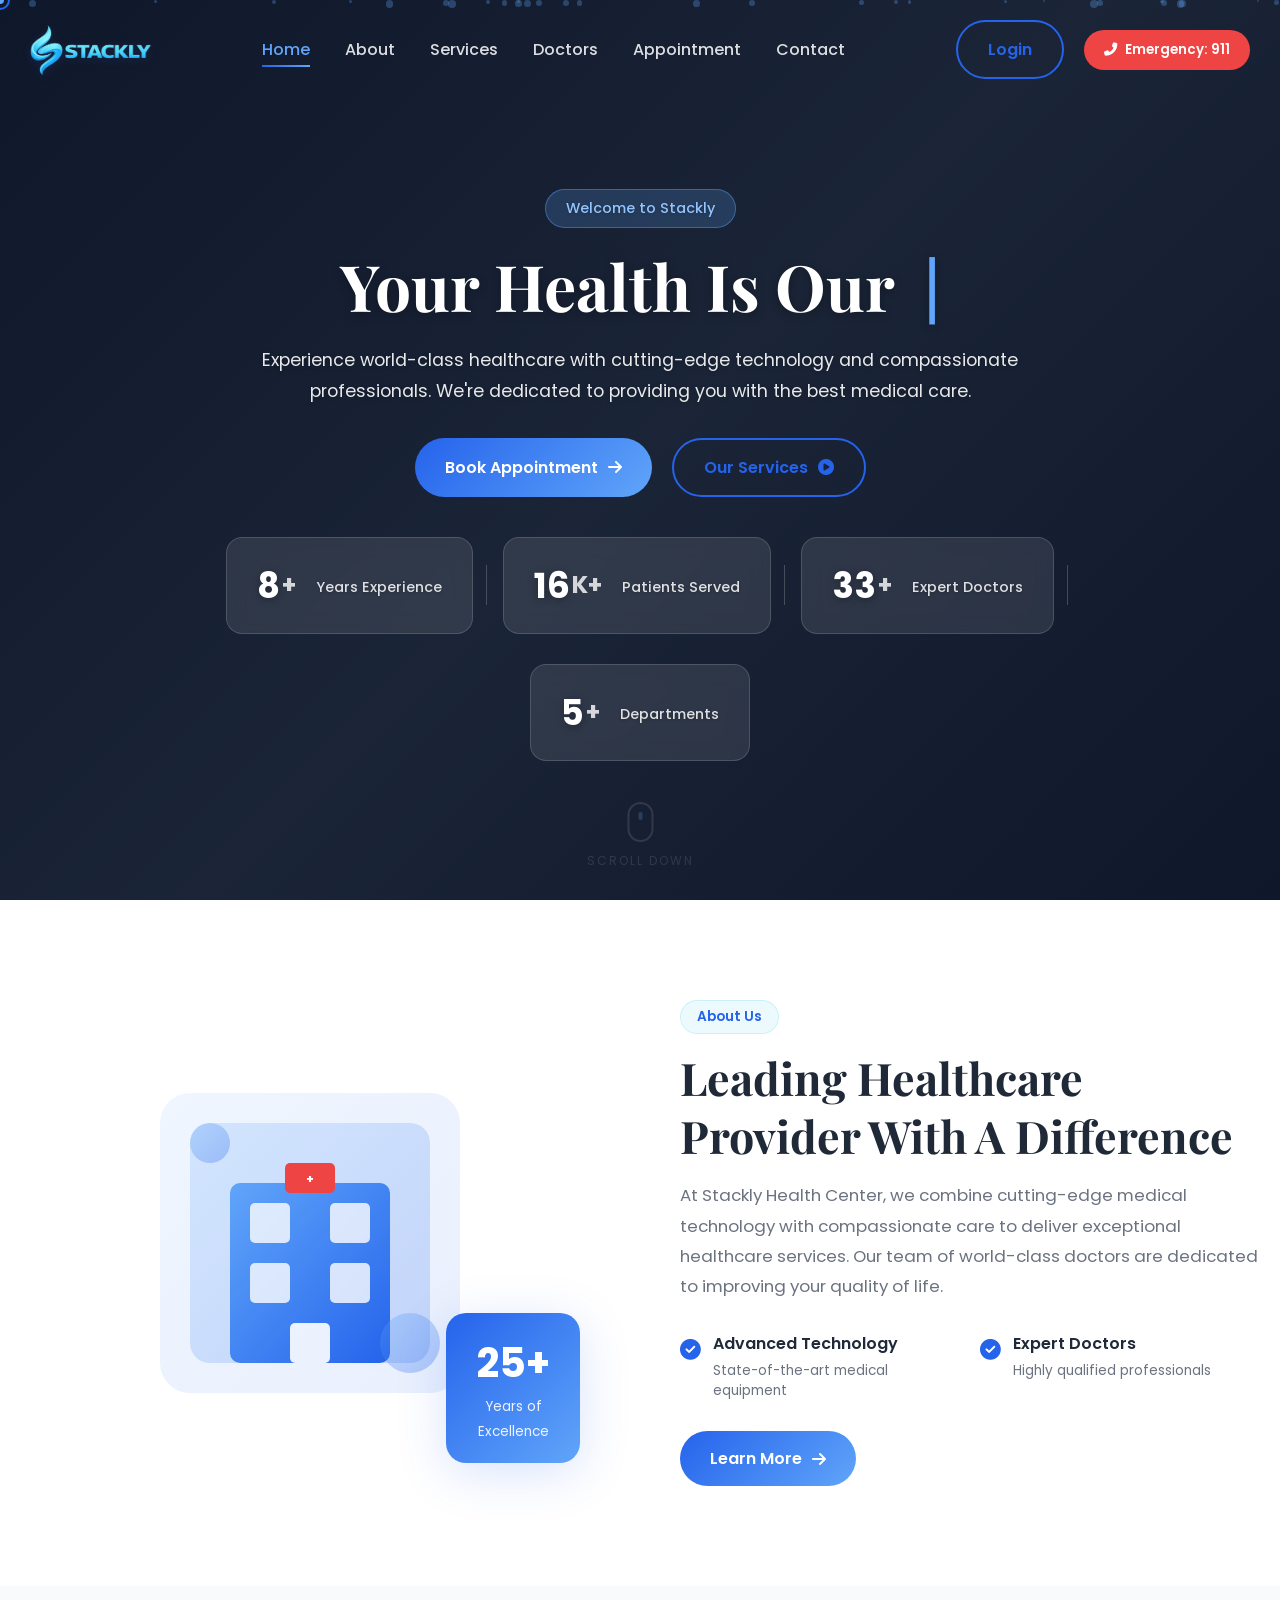
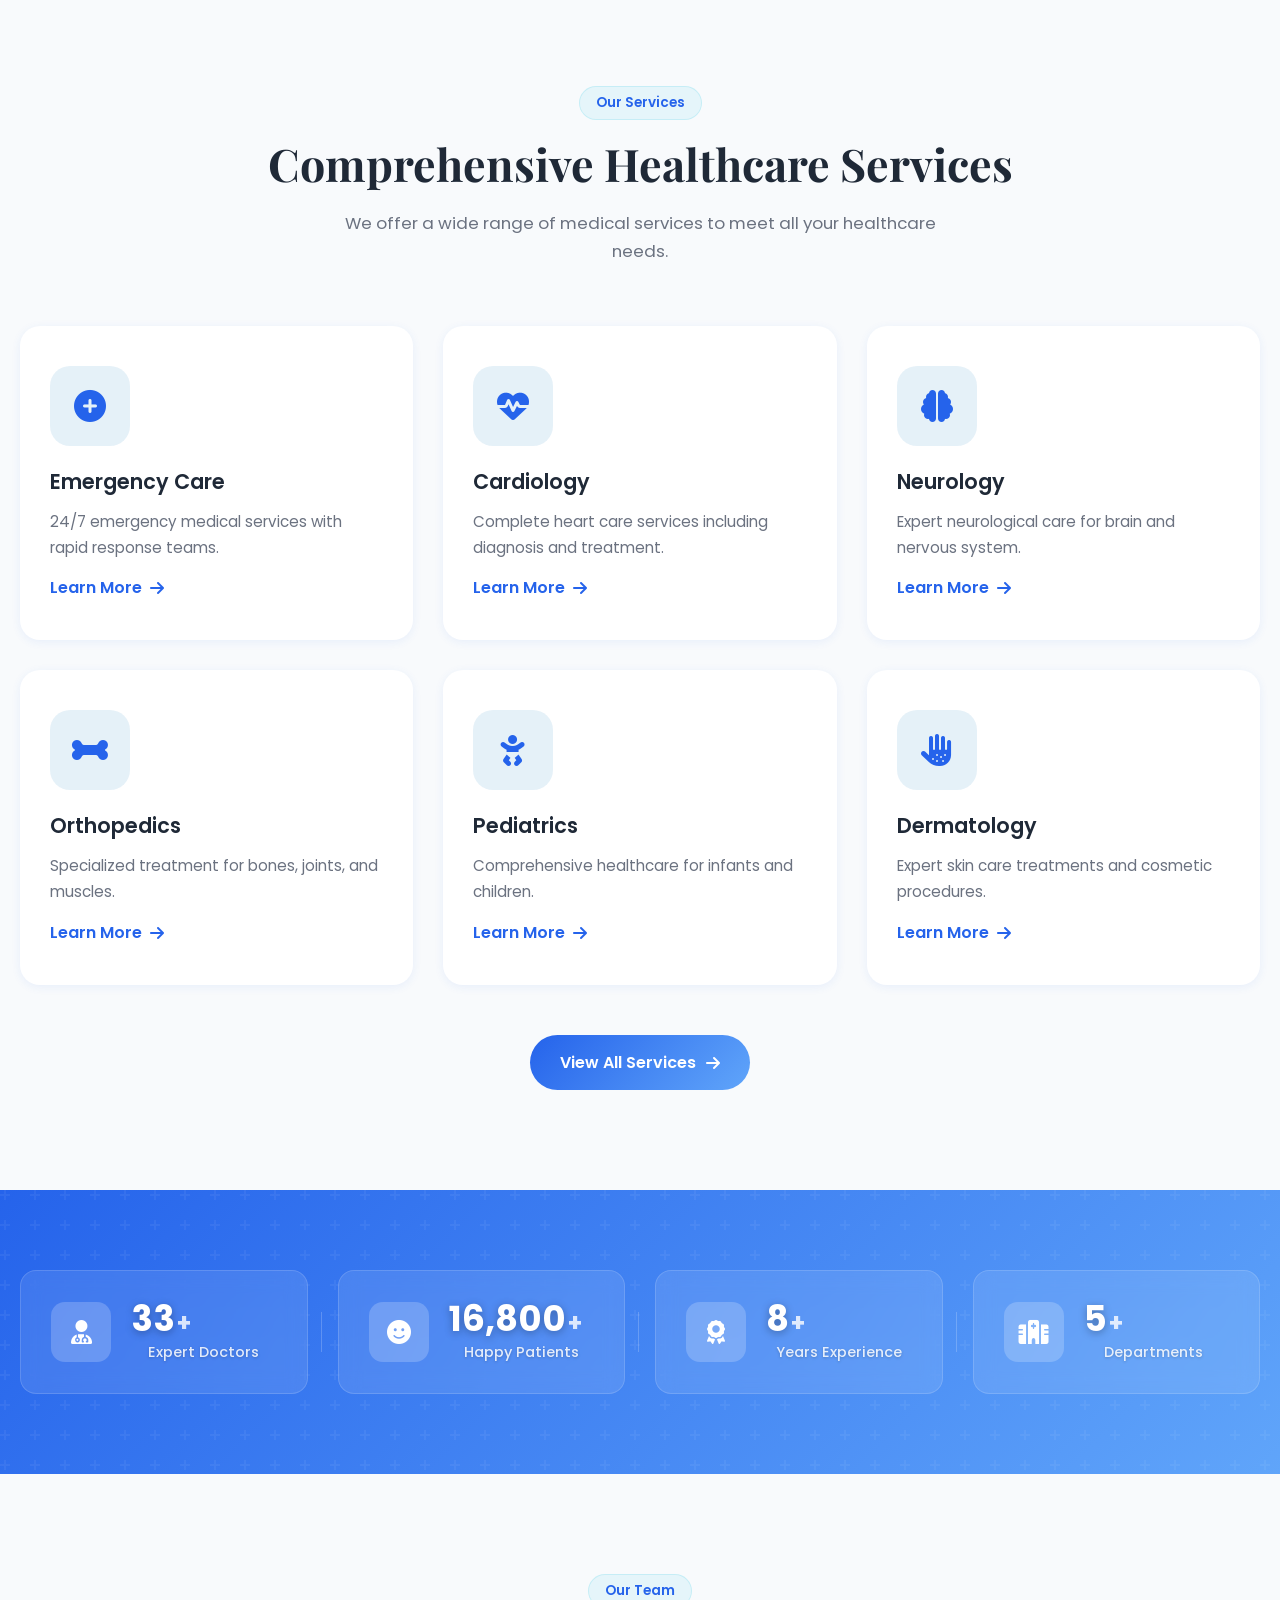
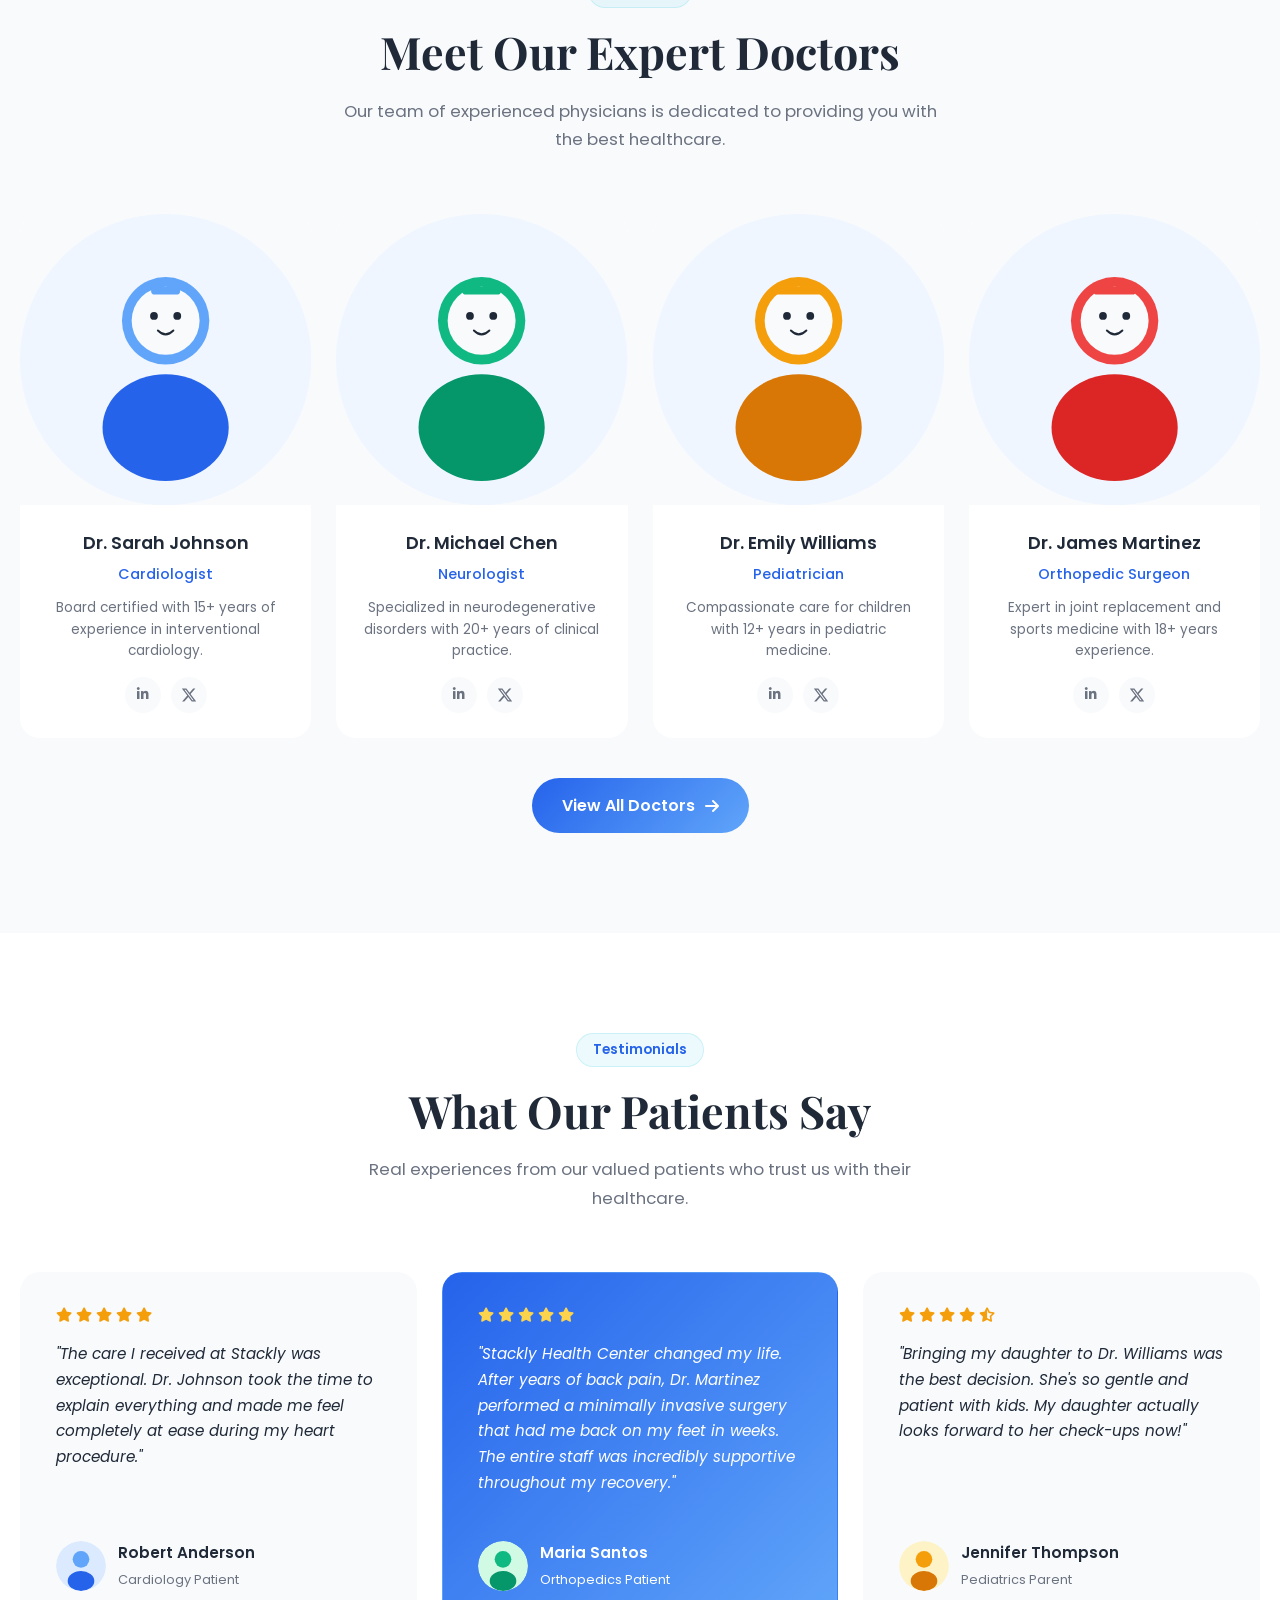
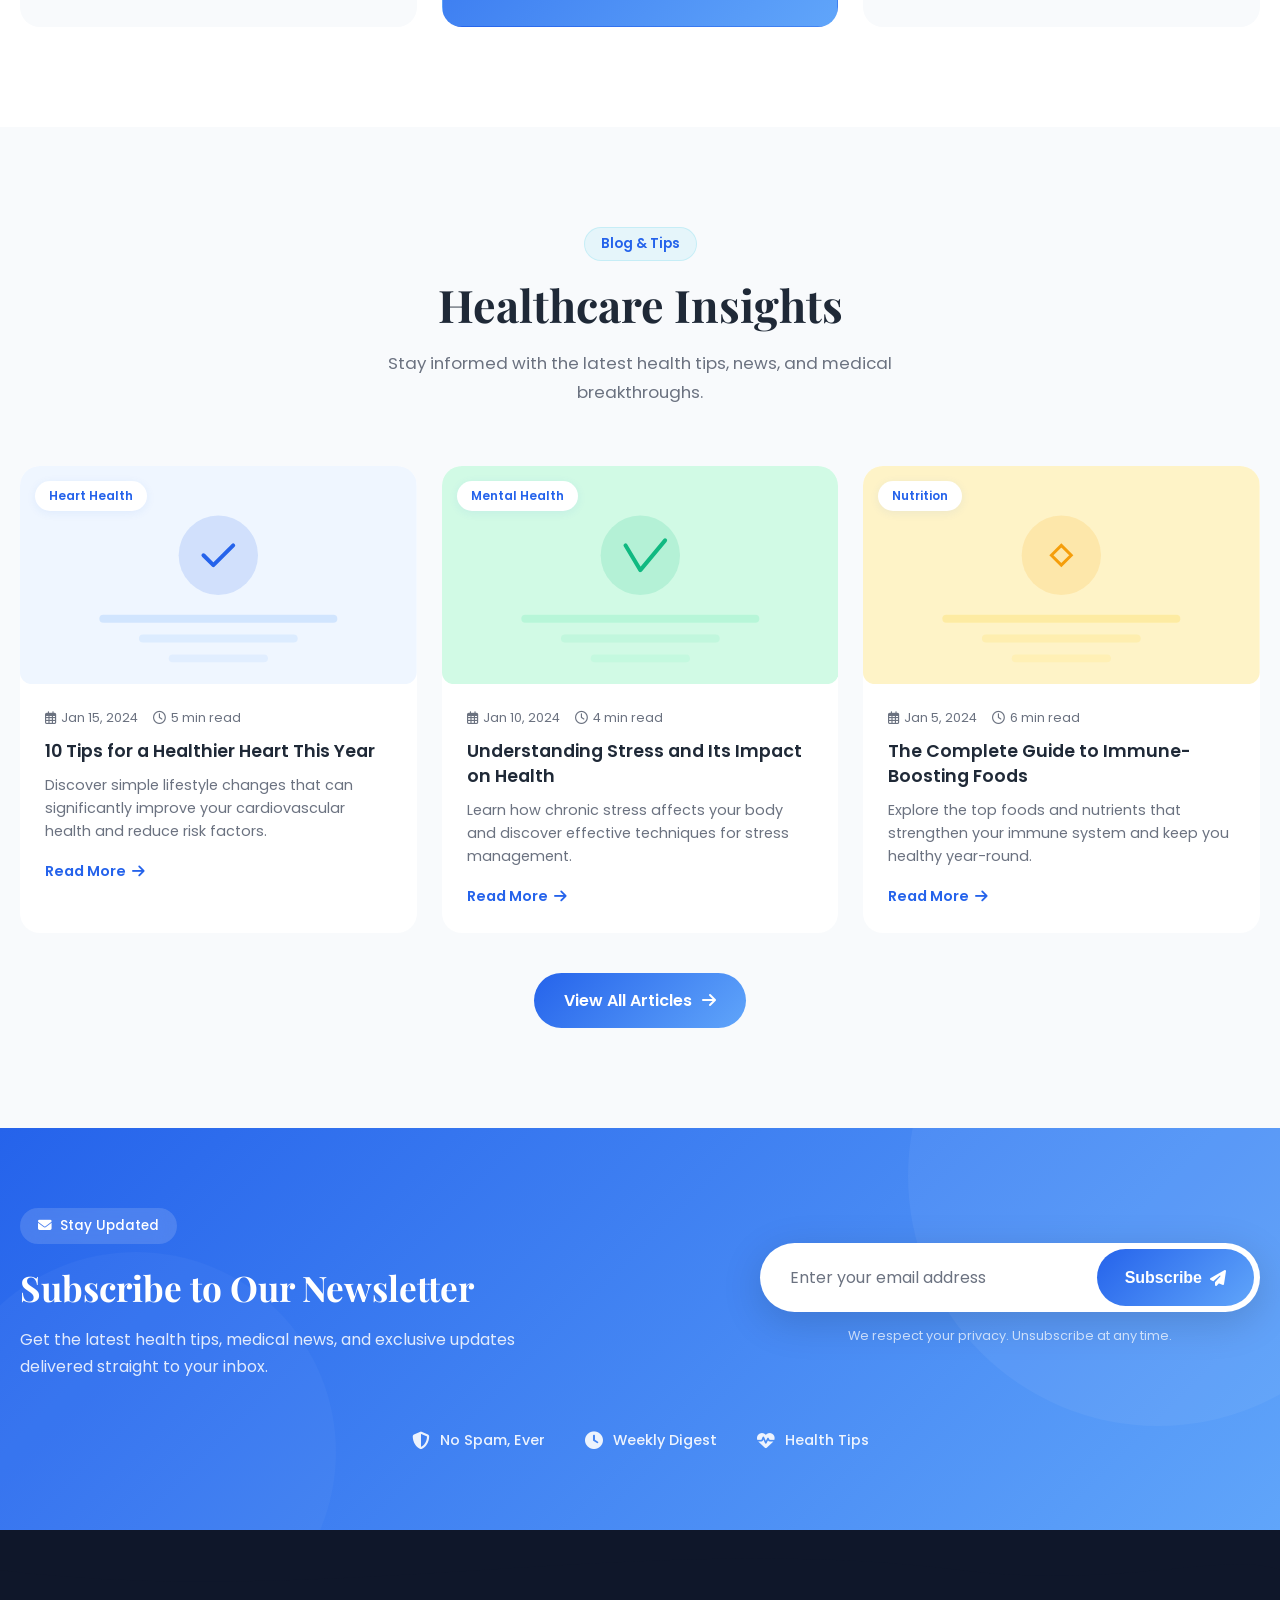
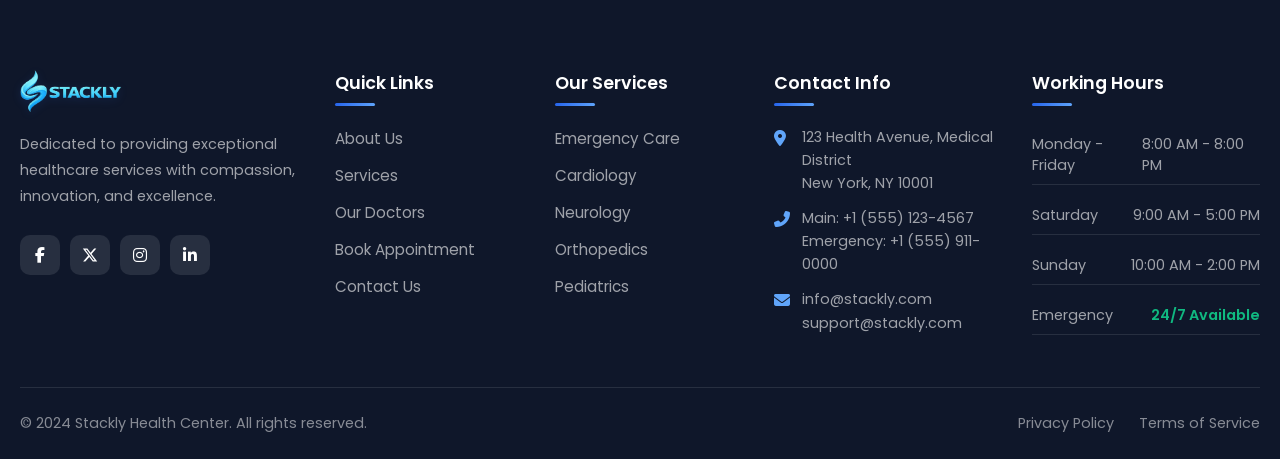
==== index.html @ c1dae461 "Add files via upload" ====
<!DOCTYPE html>
<html lang="en">
<head>
    <meta charset="UTF-8">
    <meta name="viewport" content="width=device-width, initial-scale=1.0">
    <title>Stackly Health Center - Your Health, Our Priority</title>
    <link rel="stylesheet" href="css/main.css">
    <link rel="stylesheet" href="css/home.css">
    <link href="https://fonts.googleapis.com/css2?family=Poppins:wght@300;400;500;600;700;800&family=Playfair+Display:wght@400;500;600;700&display=swap" rel="stylesheet">
    <link rel="stylesheet" href="https://cdnjs.cloudflare.com/ajax/libs/font-awesome/6.4.0/css/all.min.css">
</head>
<body>
    <!-- Cursor -->
    <div class="cursor"></div>
    <div class="cursor-follower"></div>

    <!-- Navigation -->
    <nav class="navbar" id="navbar">
        <div class="nav-container">
            <a href="index.html" class="logo">
                <img src="images/logo.webp" alt="Stackly Health Center" class="logo-image">
            </a>
            <div class="nav-links" id="navLinks">
                <a href="index.html" class="nav-link active">Home</a>
                <a href="pages/about.html" class="nav-link">About</a>
                <a href="pages/services.html" class="nav-link">Services</a>
                <a href="pages/doctors.html" class="nav-link">Doctors</a>
                <a href="pages/appointment.html" class="nav-link">Appointment</a>
                <a href="pages/contact.html" class="nav-link">Contact</a>
                <a href="pages/login.html" class="nav-link nav-login-mobile">Login</a>
            </div>
            <div class="nav-actions">
                <a href="pages/login.html" class="btn btn-outline btn-sm nav-login-desktop">
                    <span>Login</span>
                </a>
                <button class="btn-emergency" id="emergencyBtn">
                    <i class="fas fa-phone-alt"></i>
                    <span>Emergency: 911</span>
                </button>
                <div class="hamburger" id="hamburger">
                    <span></span>
                    <span></span>
                    <span></span>
                </div>
            </div>
        </div>
    </nav>

    <!-- Hero Section -->
    <section class="hero" id="home">
        <div class="hero-video">
            <video autoplay muted loop playsinline preload="auto" poster="images/hero-poster.jpg">
                <source src="hero.mp4" type="video/mp4">
            </video>
        </div>
        <div class="hero-particles" id="particles"></div>
        <div class="hero-content">
            <div class="hero-text">
                <span class="hero-badge" data-aos="fade-up">Welcome to Stackly</span>
                <h1 class="hero-title" data-aos="fade-up" data-aos-delay="100">
                    Your Health Is Our
                    <span class="typed-text" id="typedText"></span>
                    <span class="cursor-blink">|</span>
                </h1>
                <p class="hero-description" data-aos="fade-up" data-aos-delay="200">
                    Experience world-class healthcare with cutting-edge technology and compassionate professionals. 
                    We're dedicated to providing you with the best medical care.
                </p>
                <div class="hero-buttons" data-aos="fade-up" data-aos-delay="300">
                    <a href="pages/appointment.html" class="btn btn-primary">
                        <span>Book Appointment</span>
                        <i class="fas fa-arrow-right"></i>
                    </a>
                    <a href="pages/services.html" class="btn btn-secondary">
                        <span>Our Services</span>
                        <i class="fas fa-play-circle"></i>
                    </a>
                </div>
                <div class="hero-stats" data-aos="fade-up" data-aos-delay="400">
                    <div class="stat-item">
                        <div class="stat-value"><span class="stat-number" data-count="25">0</span><span class="stat-suffix">+</span></div>
                        <span class="stat-label">Years Experience</span>
                    </div>
                    <div class="stat-item">
                        <div class="stat-value"><span class="stat-number" data-count="50">0</span><span class="stat-suffix">K+</span></div>
                        <span class="stat-label">Patients Served</span>
                    </div>
                    <div class="stat-item">
                        <div class="stat-value"><span class="stat-number" data-count="100">0</span><span class="stat-suffix">+</span></div>
                        <span class="stat-label">Expert Doctors</span>
                    </div>
                    <div class="stat-item">
                        <div class="stat-value"><span class="stat-number" data-count="15">0</span><span class="stat-suffix">+</span></div>
                        <span class="stat-label">Departments</span>
                    </div>
                </div>
            </div>

        </div>
        <div class="scroll-indicator">
            <div class="mouse">
                <div class="wheel"></div>
            </div>
            <span>Scroll Down</span>
        </div>
    </section>

    <!-- About Preview Section -->
    <section class="about-preview" id="about">
        <div class="container">
            <div class="about-preview-content">
                <div class="about-preview-image" data-aos="fade-right">
                    <div class="image-container">
                        <svg class="about-svg" viewBox="0 0 400 400">
                            <defs>
                                <linearGradient id="grad2" x1="0%" y1="0%" x2="100%" y2="100%">
                                    <stop offset="0%" style="stop-color:#60A5FA;stop-opacity:1" />
                                    <stop offset="100%" style="stop-color:#2563EB;stop-opacity:1" />
                                </linearGradient>
                            </defs>
                            <rect x="50" y="50" width="300" height="300" rx="30" fill="url(#grad2)" opacity="0.1"/>
                            <rect x="80" y="80" width="240" height="240" rx="20" fill="url(#grad2)" opacity="0.2"/>
                            <rect x="120" y="140" width="160" height="180" rx="10" fill="url(#grad2)"/>
                            <rect x="140" y="160" width="40" height="40" rx="5" fill="#fff" opacity="0.8"/>
                            <rect x="220" y="160" width="40" height="40" rx="5" fill="#fff" opacity="0.8"/>
                            <rect x="140" y="220" width="40" height="40" rx="5" fill="#fff" opacity="0.8"/>
                            <rect x="220" y="220" width="40" height="40" rx="5" fill="#fff" opacity="0.8"/>
                            <rect x="180" y="280" width="40" height="40" rx="5" fill="#fff" opacity="0.9"/>
                            <rect x="175" y="120" width="50" height="30" rx="5" fill="#EF4444"/>
                            <text x="200" y="140" text-anchor="middle" fill="#fff" font-size="12" font-weight="bold">+</text>
                            <circle cx="100" cy="100" r="20" fill="url(#grad2)" opacity="0.3"/>
                            <circle cx="300" cy="300" r="30" fill="url(#grad2)" opacity="0.3"/>
                        </svg>
                        <div class="experience-badge">
                            <span class="years">25+</span>
                            <span class="text">Years of<br>Excellence</span>
                        </div>
                    </div>
                </div>
                <div class="about-preview-text" data-aos="fade-left">
                    <span class="section-badge">About Us</span>
                    <h2 class="section-title">Leading Healthcare Provider With A Difference</h2>
                    <p class="about-description">
                        At Stackly Health Center, we combine cutting-edge medical technology with compassionate care 
                        to deliver exceptional healthcare services. Our team of world-class doctors are dedicated to 
                        improving your quality of life.
                    </p>
                    <div class="about-features">
                        <div class="feature-item">
                            <div class="feature-icon"><i class="fas fa-check-circle"></i></div>
                            <div class="feature-text">
                                <h4>Advanced Technology</h4>
                                <p>State-of-the-art medical equipment</p>
                            </div>
                        </div>
                        <div class="feature-item">
                            <div class="feature-icon"><i class="fas fa-check-circle"></i></div>
                            <div class="feature-text">
                                <h4>Expert Doctors</h4>
                                <p>Highly qualified professionals</p>
                            </div>
                        </div>
                    </div>
                    <a href="pages/about.html" class="btn btn-primary">
                        <span>Learn More</span>
                        <i class="fas fa-arrow-right"></i>
                    </a>
                </div>
            </div>
        </div>
    </section>

    <!-- Services Preview Section -->
    <section class="services-preview" id="services">
        <div class="container">
            <div class="section-header" data-aos="fade-up">
                <span class="section-badge">Our Services</span>
                <h2 class="section-title">Comprehensive Healthcare Services</h2>
                <p class="section-description">We offer a wide range of medical services to meet all your healthcare needs.</p>
            </div>
            <div class="services-grid">
                <div class="service-card" data-aos="fade-up" data-aos-delay="100">
                    <div class="service-icon">
                        <i class="fas fa-plus-circle"></i>
                    </div>
                    <h3>Emergency Care</h3>
                    <p>24/7 emergency medical services with rapid response teams.</p>
                    <a href="pages/services.html" class="service-link">Learn More <i class="fas fa-arrow-right"></i></a>
                </div>
                <div class="service-card" data-aos="fade-up" data-aos-delay="200">
                    <div class="service-icon">
                        <i class="fas fa-heartbeat"></i>
                    </div>
                    <h3>Cardiology</h3>
                    <p>Complete heart care services including diagnosis and treatment.</p>
                    <a href="pages/services.html" class="service-link">Learn More <i class="fas fa-arrow-right"></i></a>
                </div>
                <div class="service-card" data-aos="fade-up" data-aos-delay="300">
                    <div class="service-icon">
                        <i class="fas fa-brain"></i>
                    </div>
                    <h3>Neurology</h3>
                    <p>Expert neurological care for brain and nervous system.</p>
                    <a href="pages/services.html" class="service-link">Learn More <i class="fas fa-arrow-right"></i></a>
                </div>
                <div class="service-card" data-aos="fade-up" data-aos-delay="400">
                    <div class="service-icon">
                        <i class="fas fa-bone"></i>
                    </div>
                    <h3>Orthopedics</h3>
                    <p>Specialized treatment for bones, joints, and muscles.</p>
                    <a href="pages/services.html" class="service-link">Learn More <i class="fas fa-arrow-right"></i></a>
                </div>
                <div class="service-card" data-aos="fade-up" data-aos-delay="500">
                    <div class="service-icon">
                        <i class="fas fa-baby"></i>
                    </div>
                    <h3>Pediatrics</h3>
                    <p>Comprehensive healthcare for infants and children.</p>
                    <a href="pages/services.html" class="service-link">Learn More <i class="fas fa-arrow-right"></i></a>
                </div>
                <div class="service-card" data-aos="fade-up" data-aos-delay="600">
                    <div class="service-icon">
                        <i class="fas fa-allergies"></i>
                    </div>
                    <h3>Dermatology</h3>
                    <p>Expert skin care treatments and cosmetic procedures.</p>
                    <a href="pages/services.html" class="service-link">Learn More <i class="fas fa-arrow-right"></i></a>
                </div>
            </div>
            <div class="services-cta" data-aos="fade-up">
                <a href="pages/services.html" class="btn btn-primary">
                    <span>View All Services</span>
                    <i class="fas fa-arrow-right"></i>
                </a>
            </div>
        </div>
    </section>

    <!-- Statistics Section -->
    <section class="stats-section">
        <div class="container">
            <div class="stats-grid">
                <div class="stat-item" data-aos="fade-up" data-aos-delay="100">
                    <div class="stat-icon">
                        <i class="fas fa-user-md"></i>
                    </div>
                    <div class="stat-content">
                        <span class="stat-number" data-target="100">0</span>
                        <span class="stat-suffix">+</span>
                        <p class="stat-label">Expert Doctors</p>
                    </div>
                </div>
                <div class="stat-item" data-aos="fade-up" data-aos-delay="200">
                    <div class="stat-icon">
                        <i class="fas fa-smile"></i>
                    </div>
                    <div class="stat-content">
                        <span class="stat-number" data-target="50000">0</span>
                        <span class="stat-suffix">+</span>
                        <p class="stat-label">Happy Patients</p>
                    </div>
                </div>
                <div class="stat-item" data-aos="fade-up" data-aos-delay="300">
                    <div class="stat-icon">
                        <i class="fas fa-award"></i>
                    </div>
                    <div class="stat-content">
                        <span class="stat-number" data-target="25">0</span>
                        <span class="stat-suffix">+</span>
                        <p class="stat-label">Years Experience</p>
                    </div>
                </div>
                <div class="stat-item" data-aos="fade-up" data-aos-delay="400">
                    <div class="stat-icon">
                        <i class="fas fa-hospital"></i>
                    </div>
                    <div class="stat-content">
                        <span class="stat-number" data-target="15">0</span>
                        <span class="stat-suffix">+</span>
                        <p class="stat-label">Departments</p>
                    </div>
                </div>
            </div>
        </div>
    </section>

    <!-- Team Preview Section -->
    <section class="team-preview">
        <div class="container">
            <div class="section-header" data-aos="fade-up">
                <span class="section-badge">Our Team</span>
                <h2 class="section-title">Meet Our Expert Doctors</h2>
                <p class="section-description">Our team of experienced physicians is dedicated to providing you with the best healthcare.</p>
            </div>
            <div class="team-grid">
                <div class="team-card" data-aos="fade-up" data-aos-delay="100">
                    <div class="team-card-image">
                        <svg viewBox="0 0 300 300" xmlns="http://www.w3.org/2000/svg">
                            <circle cx="150" cy="150" r="150" fill="#EFF6FF"/>
                            <circle cx="150" cy="110" r="45" fill="#60A5FA"/>
                            <ellipse cx="150" cy="220" rx="65" ry="55" fill="#2563EB"/>
                            <circle cx="150" cy="110" r="35" fill="#F8FAFC"/>
                            <circle cx="138" cy="105" r="4" fill="#1F2937"/>
                            <circle cx="162" cy="105" r="4" fill="#1F2937"/>
                            <path d="M142,120 Q150,128 158,120" stroke="#1F2937" stroke-width="2" fill="none" stroke-linecap="round"/>
                            <rect x="135" y="75" width="30" height="8" rx="4" fill="#60A5FA"/>
                        </svg>
                    </div>
                    <div class="team-card-content">
                        <h4>Dr. Sarah Johnson</h4>
                        <span class="team-specialty">Cardiologist</span>
                        <p>Board certified with 15+ years of experience in interventional cardiology.</p>
                        <div class="team-social">
                            <a href="404.html"><i class="fab fa-linkedin-in"></i></a>
                            <a href="404.html"><svg viewBox="0 0 24 24" width="1em" height="1em" fill="currentColor"><path d="M18.244 2.25h3.308l-7.227 8.26 8.502 11.24H16.17l-5.214-6.817L4.99 21.75H1.68l7.73-8.835L1.254 2.25H8.08l4.713 6.231zm-1.161 17.52h1.833L7.084 4.126H5.117z"/></svg></a>
                        </div>
                    </div>
                </div>
                <div class="team-card" data-aos="fade-up" data-aos-delay="200">
                    <div class="team-card-image">
                        <svg viewBox="0 0 300 300" xmlns="http://www.w3.org/2000/svg">
                            <circle cx="150" cy="150" r="150" fill="#EFF6FF"/>
                            <circle cx="150" cy="110" r="45" fill="#10B981"/>
                            <ellipse cx="150" cy="220" rx="65" ry="55" fill="#059669"/>
                            <circle cx="150" cy="110" r="35" fill="#F8FAFC"/>
                            <circle cx="138" cy="105" r="4" fill="#1F2937"/>
                            <circle cx="162" cy="105" r="4" fill="#1F2937"/>
                            <path d="M142,120 Q150,128 158,120" stroke="#1F2937" stroke-width="2" fill="none" stroke-linecap="round"/>
                            <rect x="130" y="75" width="40" height="8" rx="4" fill="#10B981"/>
                        </svg>
                    </div>
                    <div class="team-card-content">
                        <h4>Dr. Michael Chen</h4>
                        <span class="team-specialty">Neurologist</span>
                        <p>Specialized in neurodegenerative disorders with 20+ years of clinical practice.</p>
                        <div class="team-social">
                            <a href="404.html"><i class="fab fa-linkedin-in"></i></a>
                            <a href="404.html"><svg viewBox="0 0 24 24" width="1em" height="1em" fill="currentColor"><path d="M18.244 2.25h3.308l-7.227 8.26 8.502 11.24H16.17l-5.214-6.817L4.99 21.75H1.68l7.73-8.835L1.254 2.25H8.08l4.713 6.231zm-1.161 17.52h1.833L7.084 4.126H5.117z"/></svg></a>
                        </div>
                    </div>
                </div>
                <div class="team-card" data-aos="fade-up" data-aos-delay="300">
                    <div class="team-card-image">
                        <svg viewBox="0 0 300 300" xmlns="http://www.w3.org/2000/svg">
                            <circle cx="150" cy="150" r="150" fill="#EFF6FF"/>
                            <circle cx="150" cy="110" r="45" fill="#F59E0B"/>
                            <ellipse cx="150" cy="220" rx="65" ry="55" fill="#D97706"/>
                            <circle cx="150" cy="110" r="35" fill="#F8FAFC"/>
                            <circle cx="138" cy="105" r="4" fill="#1F2937"/>
                            <circle cx="162" cy="105" r="4" fill="#1F2937"/>
                            <path d="M142,120 Q150,128 158,120" stroke="#1F2937" stroke-width="2" fill="none" stroke-linecap="round"/>
                            <rect x="125" y="75" width="50" height="8" rx="4" fill="#F59E0B"/>
                        </svg>
                    </div>
                    <div class="team-card-content">
                        <h4>Dr. Emily Williams</h4>
                        <span class="team-specialty">Pediatrician</span>
                        <p>Compassionate care for children with 12+ years in pediatric medicine.</p>
                        <div class="team-social">
                            <a href="404.html"><i class="fab fa-linkedin-in"></i></a>
                            <a href="404.html"><svg viewBox="0 0 24 24" width="1em" height="1em" fill="currentColor"><path d="M18.244 2.25h3.308l-7.227 8.26 8.502 11.24H16.17l-5.214-6.817L4.99 21.75H1.68l7.73-8.835L1.254 2.25H8.08l4.713 6.231zm-1.161 17.52h1.833L7.084 4.126H5.117z"/></svg></a>
                        </div>
                    </div>
                </div>
                <div class="team-card" data-aos="fade-up" data-aos-delay="400">
                    <div class="team-card-image">
                        <svg viewBox="0 0 300 300" xmlns="http://www.w3.org/2000/svg">
                            <circle cx="150" cy="150" r="150" fill="#EFF6FF"/>
                            <circle cx="150" cy="110" r="45" fill="#EF4444"/>
                            <ellipse cx="150" cy="220" rx="65" ry="55" fill="#DC2626"/>
                            <circle cx="150" cy="110" r="35" fill="#F8FAFC"/>
                            <circle cx="138" cy="105" r="4" fill="#1F2937"/>
                            <circle cx="162" cy="105" r="4" fill="#1F2937"/>
                            <path d="M142,120 Q150,128 158,120" stroke="#1F2937" stroke-width="2" fill="none" stroke-linecap="round"/>
                            <rect x="128" y="75" width="44" height="8" rx="4" fill="#EF4444"/>
                        </svg>
                    </div>
                    <div class="team-card-content">
                        <h4>Dr. James Martinez</h4>
                        <span class="team-specialty">Orthopedic Surgeon</span>
                        <p>Expert in joint replacement and sports medicine with 18+ years experience.</p>
                        <div class="team-social">
                            <a href="404.html"><i class="fab fa-linkedin-in"></i></a>
                            <a href="404.html"><svg viewBox="0 0 24 24" width="1em" height="1em" fill="currentColor"><path d="M18.244 2.25h3.308l-7.227 8.26 8.502 11.24H16.17l-5.214-6.817L4.99 21.75H1.68l7.73-8.835L1.254 2.25H8.08l4.713 6.231zm-1.161 17.52h1.833L7.084 4.126H5.117z"/></svg></a>
                        </div>
                    </div>
                </div>
            </div>
            <div class="team-cta" data-aos="fade-up">
                <a href="pages/doctors.html" class="btn btn-primary">
                    <span>View All Doctors</span>
                    <i class="fas fa-arrow-right"></i>
                </a>
            </div>
        </div>
    </section>

    <!-- Testimonials Section -->
    <section class="testimonials-section">
        <div class="container">
            <div class="section-header" data-aos="fade-up">
                <span class="section-badge">Testimonials</span>
                <h2 class="section-title">What Our Patients Say</h2>
                <p class="section-description">Real experiences from our valued patients who trust us with their healthcare.</p>
            </div>
            <div class="testimonials-grid">
                <div class="testimonial-card" data-aos="fade-up" data-aos-delay="100">
                    <div class="testimonial-rating">
                        <i class="fas fa-star"></i>
                        <i class="fas fa-star"></i>
                        <i class="fas fa-star"></i>
                        <i class="fas fa-star"></i>
                        <i class="fas fa-star"></i>
                    </div>
                    <p class="testimonial-text">"The care I received at Stackly was exceptional. Dr. Johnson took the time to explain everything and made me feel completely at ease during my heart procedure."</p>
                    <div class="testimonial-author">
                        <div class="testimonial-avatar">
                            <svg viewBox="0 0 60 60" xmlns="http://www.w3.org/2000/svg">
                                <circle cx="30" cy="30" r="30" fill="#DBEAFE"/>
                                <circle cx="30" cy="22" r="10" fill="#60A5FA"/>
                                <ellipse cx="30" cy="48" rx="16" ry="12" fill="#2563EB"/>
                            </svg>
                        </div>
                        <div class="testimonial-info">
                            <h5>Robert Anderson</h5>
                            <span>Cardiology Patient</span>
                        </div>
                    </div>
                </div>
                <div class="testimonial-card featured" data-aos="fade-up" data-aos-delay="200">
                    <div class="testimonial-rating">
                        <i class="fas fa-star"></i>
                        <i class="fas fa-star"></i>
                        <i class="fas fa-star"></i>
                        <i class="fas fa-star"></i>
                        <i class="fas fa-star"></i>
                    </div>
                    <p class="testimonial-text">"Stackly Health Center changed my life. After years of back pain, Dr. Martinez performed a minimally invasive surgery that had me back on my feet in weeks. The entire staff was incredibly supportive throughout my recovery."</p>
                    <div class="testimonial-author">
                        <div class="testimonial-avatar">
                            <svg viewBox="0 0 60 60" xmlns="http://www.w3.org/2000/svg">
                                <circle cx="30" cy="30" r="30" fill="#D1FAE5"/>
                                <circle cx="30" cy="22" r="10" fill="#10B981"/>
                                <ellipse cx="30" cy="48" rx="16" ry="12" fill="#059669"/>
                            </svg>
                        </div>
                        <div class="testimonial-info">
                            <h5>Maria Santos</h5>
                            <span>Orthopedics Patient</span>
                        </div>
                    </div>
                </div>
                <div class="testimonial-card" data-aos="fade-up" data-aos-delay="300">
                    <div class="testimonial-rating">
                        <i class="fas fa-star"></i>
                        <i class="fas fa-star"></i>
                        <i class="fas fa-star"></i>
                        <i class="fas fa-star"></i>
                        <i class="fas fa-star-half-alt"></i>
                    </div>
                    <p class="testimonial-text">"Bringing my daughter to Dr. Williams was the best decision. She's so gentle and patient with kids. My daughter actually looks forward to her check-ups now!"</p>
                    <div class="testimonial-author">
                        <div class="testimonial-avatar">
                            <svg viewBox="0 0 60 60" xmlns="http://www.w3.org/2000/svg">
                                <circle cx="30" cy="30" r="30" fill="#FEF3C7"/>
                                <circle cx="30" cy="22" r="10" fill="#F59E0B"/>
                                <ellipse cx="30" cy="48" rx="16" ry="12" fill="#D97706"/>
                            </svg>
                        </div>
                        <div class="testimonial-info">
                            <h5>Jennifer Thompson</h5>
                            <span>Pediatrics Parent</span>
                        </div>
                    </div>
                </div>
            </div>
        </div>
    </section>

    <!-- Blog / Health Tips Section -->
    <section class="blog-section">
        <div class="container">
            <div class="section-header" data-aos="fade-up">
                <span class="section-badge">Blog & Tips</span>
                <h2 class="section-title">Healthcare Insights</h2>
                <p class="section-description">Stay informed with the latest health tips, news, and medical breakthroughs.</p>
            </div>
            <div class="blog-grid">
                <div class="blog-card" data-aos="fade-up" data-aos-delay="100">
                    <div class="blog-image">
                        <svg viewBox="0 0 400 220" xmlns="http://www.w3.org/2000/svg">
                            <rect width="400" height="220" fill="#EFF6FF" rx="12"/>
                            <circle cx="200" cy="90" r="40" fill="#2563EB" opacity="0.15"/>
                            <path d="M185,90 L195,100 L215,80" stroke="#2563EB" stroke-width="4" fill="none" stroke-linecap="round" stroke-linejoin="round"/>
                            <rect x="80" y="150" width="240" height="8" rx="4" fill="#BFDBFE" opacity="0.6"/>
                            <rect x="120" y="170" width="160" height="8" rx="4" fill="#BFDBFE" opacity="0.4"/>
                            <rect x="150" y="190" width="100" height="8" rx="4" fill="#BFDBFE" opacity="0.3"/>
                        </svg>
                        <span class="blog-category">Heart Health</span>
                    </div>
                    <div class="blog-content">
                        <div class="blog-meta">
                            <span><i class="far fa-calendar-alt"></i> Jan 15, 2024</span>
                            <span><i class="far fa-clock"></i> 5 min read</span>
                        </div>
                        <h4>10 Tips for a Healthier Heart This Year</h4>
                        <p>Discover simple lifestyle changes that can significantly improve your cardiovascular health and reduce risk factors.</p>
                        <a href="#" class="blog-link">Read More <i class="fas fa-arrow-right"></i></a>
                    </div>
                </div>
                <div class="blog-card" data-aos="fade-up" data-aos-delay="200">
                    <div class="blog-image">
                        <svg viewBox="0 0 400 220" xmlns="http://www.w3.org/2000/svg">
                            <rect width="400" height="220" fill="#D1FAE5" rx="12"/>
                            <circle cx="200" cy="90" r="40" fill="#10B981" opacity="0.15"/>
                            <path d="M185,80 L200,105 L225,75" stroke="#10B981" stroke-width="4" fill="none" stroke-linecap="round" stroke-linejoin="round"/>
                            <rect x="80" y="150" width="240" height="8" rx="4" fill="#A7F3D0" opacity="0.6"/>
                            <rect x="120" y="170" width="160" height="8" rx="4" fill="#A7F3D0" opacity="0.4"/>
                            <rect x="150" y="190" width="100" height="8" rx="4" fill="#A7F3D0" opacity="0.3"/>
                        </svg>
                        <span class="blog-category">Mental Health</span>
                    </div>
                    <div class="blog-content">
                        <div class="blog-meta">
                            <span><i class="far fa-calendar-alt"></i> Jan 10, 2024</span>
                            <span><i class="far fa-clock"></i> 4 min read</span>
                        </div>
                        <h4>Understanding Stress and Its Impact on Health</h4>
                        <p>Learn how chronic stress affects your body and discover effective techniques for stress management.</p>
                        <a href="#" class="blog-link">Read More <i class="fas fa-arrow-right"></i></a>
                    </div>
                </div>
                <div class="blog-card" data-aos="fade-up" data-aos-delay="300">
                    <div class="blog-image">
                        <svg viewBox="0 0 400 220" xmlns="http://www.w3.org/2000/svg">
                            <rect width="400" height="220" fill="#FEF3C7" rx="12"/>
                            <circle cx="200" cy="90" r="40" fill="#F59E0B" opacity="0.15"/>
                            <path d="M190,90 L200,80 L210,90 L200,100 Z" stroke="#F59E0B" stroke-width="3" fill="none"/>
                            <rect x="80" y="150" width="240" height="8" rx="4" fill="#FDE68A" opacity="0.6"/>
                            <rect x="120" y="170" width="160" height="8" rx="4" fill="#FDE68A" opacity="0.4"/>
                            <rect x="150" y="190" width="100" height="8" rx="4" fill="#FDE68A" opacity="0.3"/>
                        </svg>
                        <span class="blog-category">Nutrition</span>
                    </div>
                    <div class="blog-content">
                        <div class="blog-meta">
                            <span><i class="far fa-calendar-alt"></i> Jan 5, 2024</span>
                            <span><i class="far fa-clock"></i> 6 min read</span>
                        </div>
                        <h4>The Complete Guide to Immune-Boosting Foods</h4>
                        <p>Explore the top foods and nutrients that strengthen your immune system and keep you healthy year-round.</p>
                        <a href="#" class="blog-link">Read More <i class="fas fa-arrow-right"></i></a>
                    </div>
                </div>
            </div>
            <div class="blog-cta" data-aos="fade-up">
                <a href="#" class="btn btn-primary">
                    <span>View All Articles</span>
                    <i class="fas fa-arrow-right"></i>
                </a>
            </div>
        </div>
    </section>

    <!-- Newsletter Section -->
    <section class="newsletter-section">
        <div class="container">
            <div class="newsletter-content" data-aos="fade-up">
                <div class="newsletter-text">
                    <span class="newsletter-badge"><i class="fas fa-envelope"></i> Stay Updated</span>
                    <h2>Subscribe to Our Newsletter</h2>
                    <p>Get the latest health tips, medical news, and exclusive updates delivered straight to your inbox.</p>
                </div>
                <form class="newsletter-form" id="newsletterForm">
                    <div class="newsletter-input-group">
                        <input type="email" placeholder="Enter your email address" required>
                        <button type="submit" class="btn btn-primary">
                            <span>Subscribe</span>
                            <i class="fas fa-paper-plane"></i>
                        </button>
                    </div>
                    <p class="newsletter-disclaimer">We respect your privacy. Unsubscribe at any time.</p>
                </form>
            </div>
            <div class="newsletter-features" data-aos="fade-up" data-aos-delay="100">
                <div class="newsletter-feature">
                    <i class="fas fa-shield-alt"></i>
                    <span>No Spam, Ever</span>
                </div>
                <div class="newsletter-feature">
                    <i class="fas fa-clock"></i>
                    <span>Weekly Digest</span>
                </div>
                <div class="newsletter-feature">
                    <i class="fas fa-heartbeat"></i>
                    <span>Health Tips</span>
                </div>
            </div>
        </div>
    </section>

    <!-- Footer -->
    <footer class="footer">
        <div class="footer-wave">
            <svg viewBox="0 0 1440 120" preserveAspectRatio="none">
                <path d="M0,60 C360,120 720,0 1080,60 C1260,90 1380,30 1440,60 L1440,120 L0,120 Z" fill="#0F172A"/>
            </svg>
        </div>
        <div class="container">
            <div class="footer-content">
                <div class="footer-brand">
                    <a href="index.html" class="footer-logo">
                        <img src="images/logo.webp" alt="Stackly Health Center" class="logo-image">
                    </a>
                    <p class="footer-description">
                        Dedicated to providing exceptional healthcare services with compassion, 
                        innovation, and excellence.
                    </p>
                    <div class="social-links">
                        <a href="404.html" class="social-link"><i class="fab fa-facebook-f"></i></a>
                        <a href="404.html" class="social-link"><svg viewBox="0 0 24 24" width="1em" height="1em" fill="currentColor"><path d="M18.244 2.25h3.308l-7.227 8.26 8.502 11.24H16.17l-5.214-6.817L4.99 21.75H1.68l7.73-8.835L1.254 2.25H8.08l4.713 6.231zm-1.161 17.52h1.833L7.084 4.126H5.117z"/></svg></a>
                        <a href="404.html" class="social-link"><i class="fab fa-instagram"></i></a>
                        <a href="404.html" class="social-link"><i class="fab fa-linkedin-in"></i></a>
                    </div>
                </div>
                <div class="footer-links">
                    <div class="footer-column">
                        <h4>Quick Links</h4>
                        <ul>
                            <li><a href="pages/about.html">About Us</a></li>
                            <li><a href="pages/services.html">Services</a></li>
                            <li><a href="pages/doctors.html">Our Doctors</a></li>
                            <li><a href="pages/appointment.html">Book Appointment</a></li>
                            <li><a href="pages/contact.html">Contact Us</a></li>
                        </ul>
                    </div>
                    <div class="footer-column">
                        <h4>Our Services</h4>
                        <ul>
                            <li><a href="pages/services.html">Emergency Care</a></li>
                            <li><a href="pages/services.html">Cardiology</a></li>
                            <li><a href="pages/services.html">Neurology</a></li>
                            <li><a href="pages/services.html">Orthopedics</a></li>
                            <li><a href="pages/services.html">Pediatrics</a></li>
                        </ul>
                    </div>
                    <div class="footer-column">
                        <h4>Contact Info</h4>
                        <ul class="footer-contact">
                            <li>
                                <i class="fas fa-map-marker-alt"></i>
                                <span>123 Health Avenue, Medical District<br>New York, NY 10001</span>
                            </li>
                            <li>
                                <i class="fas fa-phone-alt"></i>
                                <span>Main: +1 (555) 123-4567<br>Emergency: +1 (555) 911-0000</span>
                            </li>
                            <li>
                                <i class="fas fa-envelope"></i>
                                <span>info@stackly.com<br>support@stackly.com</span>
                            </li>
                        </ul>
                    </div>
                    <div class="footer-column">
                        <h4>Working Hours</h4>
                        <ul class="working-hours">
                            <li><span>Monday - Friday</span><span>8:00 AM - 8:00 PM</span></li>
                            <li><span>Saturday</span><span>9:00 AM - 5:00 PM</span></li>
                            <li><span>Sunday</span><span>10:00 AM - 2:00 PM</span></li>
                            <li><span>Emergency</span><span class="emergency-badge">24/7 Available</span></li>
                        </ul>
                    </div>
                </div>
            </div>
            <div class="footer-bottom">
                <p>&copy; 2024 Stackly Health Center. All rights reserved.</p>
                <div class="footer-bottom-links">
                    <a href="#">Privacy Policy</a>
                    <a href="#">Terms of Service</a>
                </div>
            </div>
        </div>
    </footer>

    <!-- Back to Top Button -->
    <button class="back-to-top" id="backToTop">
        <i class="fas fa-arrow-up"></i>
    </button>

    <script src="js/main.js"></script>
    <script src="js/home.js"></script>
</body>
</html>
---- css/main.css ----
/* ============================================
   CSS Variables & Global Styles
   ============================================ */
:root {
    --primary: #2563EB;
    --primary-light: #60A5FA;
    --primary-dark: #1D4ED8;
    --accent: #60A5FA;
    --accent-light: #93C5FD;
    --bg-light: #F8FAFC;
    --bg-dark: #0F172A;
    --text-dark: #1F2937;
    --text-light: #6B7280;
    --white: #FFFFFF;
    --danger: #EF4444;
    --success: #10B981;
    --gradient-primary: linear-gradient(135deg, #2563EB 0%, #60A5FA 100%);
    --gradient-secondary: linear-gradient(135deg, #60A5FA 0%, #2563EB 100%);
    --gradient-dark: linear-gradient(135deg, #0F172A 0%, #1E293B 100%);
    --shadow-sm: 0 2px 10px rgba(37, 99, 235, 0.08);
    --shadow-md: 0 5px 30px rgba(37, 99, 235, 0.12);
    --shadow-lg: 0 10px 50px rgba(37, 99, 235, 0.18);
    --transition: all 0.3s cubic-bezier(0.4, 0, 0.2, 1);
    --transition-slow: all 0.6s cubic-bezier(0.4, 0, 0.2, 1);
}

* {
    margin: 0;
    padding: 0;
    box-sizing: border-box;
}

html {
    scroll-behavior: smooth;
    overflow-x: hidden;
}

body {
    font-family: 'Poppins', sans-serif;
    color: var(--text-dark);
    background-color: var(--white);
    overflow-x: hidden;
}

a {
    text-decoration: none;
    color: inherit;
}

ul {
    list-style: none;
}

img {
    max-width: 100%;
    height: auto;
}

.container {
    max-width: 1400px;
    margin: 0 auto;
    padding: 0 20px;
}

/* ============================================
   Custom Cursor
   ============================================ */
.cursor {
    width: 20px;
    height: 20px;
    border: 2px solid var(--primary);
    border-radius: 50%;
    position: fixed;
    pointer-events: none;
    z-index: 99998;
    transition: transform 0.1s ease, background-color 0.1s ease;
    transform: translate(-50%, -50%);
}

.cursor-follower {
    width: 8px;
    height: 8px;
    background: var(--primary-light);
    border-radius: 50%;
    position: fixed;
    pointer-events: none;
    z-index: 99997;
    transition: transform 0.15s ease;
    transform: translate(-50%, -50%);
}

.cursor.hover {
    transform: translate(-50%, -50%) scale(1.5);
    background-color: rgba(0, 180, 216, 0.2);
}

@media (max-width: 768px) {
    .cursor, .cursor-follower { display: none; }
}

/* ============================================
   Navigation
   ============================================ */
.navbar {
    position: fixed;
    top: 0;
    left: 0;
    width: 100%;
    padding: 20px 0;
    z-index: 1000;
    transition: var(--transition);
}

.navbar.scrolled {
    background: rgba(255, 255, 255, 0.98);
    backdrop-filter: blur(20px);
    padding: 12px 0;
    box-shadow: var(--shadow-md);
}

.nav-container {
    max-width: 1400px;
    margin: 0 auto;
    padding: 0 30px;
    display: flex;
    justify-content: space-between;
    align-items: center;
}

.logo {
    display: flex;
    align-items: center;
    gap: 10px;
    font-size: 1.8rem;
    font-weight: 700;
    color: var(--white);
    transition: var(--transition);
}

.navbar.scrolled .logo {
    color: var(--text-dark);
}

.logo-image {
    height: 50px;
    width: auto;
    filter: drop-shadow(0 2px 4px rgba(37, 99, 235, 0.15));
    transition: var(--transition);
}

.logo-image:hover {
    filter: drop-shadow(0 2px 8px rgba(37, 99, 235, 0.3));
}

.navbar.scrolled .logo-image {
    height: 42px;
}

.footer-logo .logo-image {
    height: 42px;
}

.footer-logo .logo-image:hover {
    filter: drop-shadow(0 2px 8px rgba(37, 99, 235, 0.5));
}

.nav-links {
    display: flex;
    gap: 35px;
}

.nav-link {
    color: rgba(255, 255, 255, 0.85);
    font-weight: 500;
    position: relative;
    padding: 5px 0;
    transition: var(--transition);
}

.navbar.scrolled .nav-link {
    color: var(--text-dark);
}

.nav-link::after {
    content: '';
    position: absolute;
    bottom: 0;
    left: 0;
    width: 0;
    height: 2px;
    background: var(--gradient-primary);
    transition: var(--transition);
}

.nav-link:hover::after,
.nav-link.active::after {
    width: 100%;
}

.nav-link:hover,
.nav-link.active {
    color: var(--accent);
}

.navbar.scrolled .nav-link:hover,
.navbar.scrolled .nav-link.active {
    color: var(--primary);
}

.nav-actions {
    display: flex;
    align-items: center;
    gap: 20px;
}

/* Desktop: show Login in nav-actions, hide mobile-only login link */
.nav-login-desktop { display: inline-flex; }
.nav-login-mobile { display: none; }

.btn-emergency {
    display: flex;
    align-items: center;
    gap: 8px;
    padding: 10px 20px;
    background: var(--danger);
    color: var(--white);
    border: none;
    border-radius: 50px;
    font-weight: 600;
    font-family: inherit;
    cursor: pointer;
    transition: var(--transition);
    animation: emergency-pulse 2s infinite;
}

@keyframes emergency-pulse {
    0%, 100% { box-shadow: 0 0 0 0 rgba(231, 76, 60, 0.4); }
    50% { box-shadow: 0 0 0 10px rgba(231, 76, 60, 0); }
}

.btn-emergency:hover {
    transform: scale(1.05);
}

.hamburger {
    display: none;
    flex-direction: column;
    gap: 5px;
    cursor: pointer;
    padding: 5px;
}

.hamburger span {
    width: 28px;
    height: 3px;
    background: var(--white);
    border-radius: 2px;
    transition: var(--transition);
}

.navbar.scrolled .hamburger span {
    background: var(--text-dark);
}

.hamburger.active span:nth-child(1) {
    transform: rotate(45deg) translate(5px, 6px);
}

.hamburger.active span:nth-child(2) {
    opacity: 0;
}

.hamburger.active span:nth-child(3) {
    transform: rotate(-45deg) translate(5px, -6px);
}

/* ============================================
   Page Hero (for inner pages)
   ============================================ */
.page-hero {
    min-height: 55vh;
    background: var(--gradient-dark);
    display: flex;
    align-items: center;
    justify-content: center;
    text-align: center;
    position: relative;
    overflow: hidden;
    padding: 120px 20px 80px;
}

.page-hero::before {
    content: '';
    position: absolute;
    top: 0;
    left: 0;
    width: 100%;
    height: 100%;
    background: url("data:image/svg+xml,%3Csvg width='60' height='60' viewBox='0 0 60 60' xmlns='http://www.w3.org/2000/svg'%3E%3Cg fill='none' fill-rule='evenodd'%3E%3Cg fill='%2348cae4' fill-opacity='0.05'%3E%3Cpath d='M36 34v-4h-2v4h-4v2h4v4h2v-4h4v-2h-4zm0-30V0h-2v4h-4v2h4v4h2V6h4V4h-4zM6 34v-4H4v4H0v2h4v4h2v-4h4v-2H6zM6 4V0H4v4H0v2h4v4h2V6h4V4H6z'/%3E%3C/g%3E%3C/g%3E%3C/svg%3E");
}

.page-hero-content {
    position: relative;
    z-index: 2;
}

.page-hero h1 {
    font-family: 'Playfair Display', serif;
    font-size: 3.5rem;
    color: var(--white);
    margin-bottom: 15px;
    animation: fadeInUp 0.8s ease both;
}

.page-hero p {
    color: rgba(255, 255, 255, 0.7);
    font-size: 1.1rem;
    max-width: 600px;
    margin: 0 auto;
    animation: fadeInUp 0.8s ease 0.1s both;
}

.breadcrumb {
    display: flex;
    justify-content: center;
    gap: 10px;
    margin-top: 20px;
    animation: fadeInUp 0.8s ease 0.2s both;
}

.breadcrumb a {
    color: rgba(255, 255, 255, 0.6);
    transition: var(--transition);
}

.breadcrumb a:hover {
    color: var(--accent);
}

.breadcrumb span {
    color: rgba(255, 255, 255, 0.4);
}

.breadcrumb .current {
    color: var(--accent);
}

/* ============================================
   Section Common Styles
   ============================================ */
.section-badge {
    display: inline-block;
    padding: 6px 16px;
    background: rgba(72, 202, 228, 0.1);
    color: var(--primary);
    border-radius: 50px;
    font-weight: 600;
    font-size: 0.85rem;
    border: 1px solid rgba(72, 202, 228, 0.2);
    margin-bottom: 15px;
}

.section-title {
    font-family: 'Playfair Display', serif;
    font-size: 2.8rem;
    font-weight: 700;
    color: var(--text-dark);
    margin-bottom: 15px;
    line-height: 1.3;
}

.section-description {
    color: var(--text-light);
    font-size: 1.05rem;
    max-width: 600px;
    line-height: 1.7;
}

.section-header {
    text-align: center;
    margin-bottom: 60px;
}

.section-header .section-description {
    margin: 0 auto;
}

/* ============================================
   Buttons
   ============================================ */
.btn {
    display: inline-flex;
    align-items: center;
    gap: 10px;
    padding: 15px 30px;
    border-radius: 50px;
    font-weight: 600;
    font-size: 1rem;
    transition: var(--transition);
    cursor: pointer;
    border: none;
    position: relative;
    overflow: hidden;
}

.btn::before {
    content: '';
    position: absolute;
    top: 0;
    left: -100%;
    width: 100%;
    height: 100%;
    background: linear-gradient(90deg, transparent, rgba(255,255,255,0.2), transparent);
    transition: left 0.5s ease;
}

.btn:hover::before {
    left: 100%;
}

.btn-primary {
    background: var(--gradient-primary);
    color: var(--white);
}

.btn-primary:hover {
    transform: translateY(-3px);
    box-shadow: 0 10px 30px rgba(0, 119, 182, 0.4);
}

.btn-secondary {
    background: transparent;
    color: var(--primary);
    border: 2px solid var(--primary);
}

.btn-secondary:hover {
    background: var(--primary);
    color: var(--white);
}

.btn-outline {
    background: transparent;
    color: var(--primary);
    border: 2px solid var(--primary);
}

.btn-outline:hover {
    background: var(--primary);
    color: var(--white);
    transform: translateY(-3px);
    box-shadow: 0 10px 30px rgba(37, 99, 235, 0.3);
}

/* ============================================
   Footer
   ============================================ */
.footer {
    background: var(--bg-dark);
    color: var(--white);
    position: relative;
    padding-top: 0;
}

/* Newsletter Section */
.newsletter-section {
    background: var(--gradient-primary);
    padding: 80px 0;
    position: relative;
    overflow: hidden;
}

.newsletter-section::before {
    content: '';
    position: absolute;
    top: -50%;
    right: -10%;
    width: 500px;
    height: 500px;
    background: rgba(255, 255, 255, 0.05);
    border-radius: 50%;
}

.newsletter-section::after {
    content: '';
    position: absolute;
    bottom: -30%;
    left: -5%;
    width: 400px;
    height: 400px;
    background: rgba(255, 255, 255, 0.03);
    border-radius: 50%;
}

.newsletter-content {
    display: flex;
    align-items: center;
    justify-content: space-between;
    gap: 60px;
    position: relative;
    z-index: 1;
}

.newsletter-text {
    flex: 1;
    max-width: 500px;
}

.newsletter-badge {
    display: inline-flex;
    align-items: center;
    gap: 8px;
    background: rgba(255, 255, 255, 0.15);
    padding: 8px 18px;
    border-radius: 50px;
    font-size: 0.85rem;
    font-weight: 500;
    color: var(--white);
    margin-bottom: 20px;
    backdrop-filter: blur(10px);
}

.newsletter-text h2 {
    font-size: 2.2rem;
    font-weight: 700;
    color: var(--white);
    margin-bottom: 15px;
    font-family: 'Playfair Display', serif;
}

.newsletter-text p {
    color: rgba(255, 255, 255, 0.85);
    font-size: 1rem;
    line-height: 1.7;
}

.newsletter-form {
    flex: 1;
    max-width: 500px;
    position: relative;
    z-index: 1;
}

.newsletter-input-group {
    display: flex;
    background: var(--white);
    border-radius: 60px;
    padding: 6px;
    box-shadow: 0 10px 40px rgba(0, 0, 0, 0.15);
}

.newsletter-input-group input {
    flex: 1;
    border: none;
    outline: none;
    padding: 16px 24px;
    font-size: 1rem;
    font-family: 'Poppins', sans-serif;
    background: transparent;
    color: var(--text-dark);
    min-width: 0;
}

.newsletter-input-group input::placeholder {
    color: var(--text-light);
}

.newsletter-input-group .btn {
    padding: 14px 28px;
    border-radius: 50px;
    white-space: nowrap;
    display: flex;
    align-items: center;
    gap: 8px;
}

.newsletter-disclaimer {
    text-align: center;
    color: rgba(255, 255, 255, 0.7);
    font-size: 0.8rem;
    margin-top: 15px;
}

.newsletter-features {
    display: flex;
    justify-content: center;
    gap: 40px;
    margin-top: 50px;
    position: relative;
    z-index: 1;
}

.newsletter-feature {
    display: flex;
    align-items: center;
    gap: 10px;
    color: rgba(255, 255, 255, 0.9);
    font-size: 0.9rem;
    font-weight: 500;
}

.newsletter-feature i {
    font-size: 1.1rem;
    color: var(--white);
    opacity: 0.9;
}

.footer-wave {
    margin-top: -1px;
}

.footer-wave svg {
    display: block;
    width: 100%;
    height: 80px;
}

.footer-content {
    display: grid;
    grid-template-columns: 1.5fr 1fr 1fr 1.2fr 1.2fr;
    gap: 30px;
    padding: 60px 0 40px;
}

.footer-logo {
    display: flex;
    align-items: center;
    gap: 10px;
    font-size: 1.5rem;
    font-weight: 700;
    color: var(--white);
    margin-bottom: 20px;
}

.footer-description {
    color: rgba(255, 255, 255, 0.6);
    line-height: 1.8;
    margin-bottom: 25px;
    font-size: 0.9rem;
}

.social-links {
    display: flex;
    gap: 10px;
}

.social-link {
    width: 40px;
    height: 40px;
    background: rgba(255, 255, 255, 0.1);
    border-radius: 10px;
    display: flex;
    align-items: center;
    justify-content: center;
    color: var(--white);
    transition: var(--transition);
}

.social-link:hover {
    background: var(--primary);
    transform: translateY(-3px);
}

.social-link svg {
    width: 16px;
    height: 16px;
}

.footer-links {
    display: contents;
}

.footer-column h4 {
    font-size: 1.1rem;
    font-weight: 600;
    margin-bottom: 20px;
    position: relative;
    padding-bottom: 10px;
}

.footer-column h4::after {
    content: '';
    position: absolute;
    bottom: 0;
    left: 0;
    width: 40px;
    height: 3px;
    background: var(--gradient-primary);
    border-radius: 2px;
}

.footer-column ul li {
    margin-bottom: 12px;
}

.footer-column ul li a {
    color: rgba(255, 255, 255, 0.6);
    transition: var(--transition);
    font-size: 0.95rem;
}

.footer-column ul li a:hover {
    color: var(--accent);
    padding-left: 5px;
}

.working-hours li {
    display: flex;
    justify-content: space-between;
    color: rgba(255, 255, 255, 0.6);
    font-size: 0.9rem;
    padding: 8px 0;
    border-bottom: 1px solid rgba(255, 255, 255, 0.1);
}

.footer-bottom {
    display: flex;
    justify-content: space-between;
    align-items: center;
    padding: 25px 0;
    border-top: 1px solid rgba(255, 255, 255, 0.1);
}

.footer-bottom p {
    color: rgba(255, 255, 255, 0.5);
    font-size: 0.9rem;
}

.footer-bottom-links {
    display: flex;
    gap: 25px;
}

.footer-bottom-links a {
    color: rgba(255, 255, 255, 0.5);
    font-size: 0.9rem;
    transition: var(--transition);
}

.footer-bottom-links a:hover {
    color: var(--accent);
}

/* Footer Contact Info */
.footer-contact li {
    display: flex;
    align-items: flex-start;
    gap: 12px;
    margin-bottom: 15px;
    color: rgba(255, 255, 255, 0.6);
    font-size: 0.9rem;
    line-height: 1.6;
}

.footer-contact li i {
    color: var(--accent);
    font-size: 1rem;
    margin-top: 4px;
    min-width: 16px;
}

.footer-contact li span {
    color: rgba(255, 255, 255, 0.6);
}

.emergency-badge {
    color: #10B981 !important;
    font-weight: 600;
}

/* ============================================
   Back to Top Button
   ============================================ */
.back-to-top {
    position: fixed;
    bottom: 30px;
    right: 30px;
    width: 50px;
    height: 50px;
    background: var(--gradient-primary);
    color: var(--white);
    border: none;
    border-radius: 50%;
    font-size: 1.2rem;
    cursor: pointer;
    opacity: 0;
    visibility: hidden;
    transform: translateY(20px);
    transition: var(--transition);
    z-index: 999;
    box-shadow: var(--shadow-md);
}

.back-to-top.visible {
    opacity: 1;
    visibility: visible;
    transform: translateY(0);
}

.back-to-top:hover {
    transform: translateY(-5px);
}

/* ============================================
   Animations
   ============================================ */
@keyframes fadeInUp {
    from {
        opacity: 0;
        transform: translateY(30px);
    }
    to {
        opacity: 1;
        transform: translateY(0);
    }
}

@keyframes fadeInLeft {
    from {
        opacity: 0;
        transform: translateX(-30px);
    }
    to {
        opacity: 1;
        transform: translateX(0);
    }
}

@keyframes fadeInRight {
    from {
        opacity: 0;
        transform: translateX(30px);
    }
    to {
        opacity: 1;
        transform: translateX(0);
    }
}

@keyframes float {
    0%, 100% { transform: translateY(0); }
    50% { transform: translateY(-15px); }
}

/* AOS-like animation classes */
[data-aos] {
    opacity: 0;
    transition: opacity 0.6s ease, transform 0.6s ease;
}

[data-aos="fade-up"] {
    transform: translateY(40px);
}

[data-aos="fade-left"] {
    transform: translateX(-40px);
}

[data-aos="fade-right"] {
    transform: translateX(40px);
}

[data-aos].aos-animate {
    opacity: 1;
    transform: translate(0, 0);
}

/* ============================================
   Modal
   ============================================ */
.modal {
    position: fixed;
    top: 0;
    left: 0;
    width: 100%;
    height: 100%;
    background: rgba(0, 0, 0, 0.6);
    display: flex;
    justify-content: center;
    align-items: center;
    z-index: 10000;
    opacity: 0;
    visibility: hidden;
    transition: var(--transition);
    backdrop-filter: blur(5px);
}

.modal.active {
    opacity: 1;
    visibility: visible;
}

.modal-content {
    background: var(--white);
    padding: 50px;
    border-radius: 25px;
    text-align: center;
    max-width: 450px;
    width: 90%;
    transform: scale(0.8) translateY(20px);
    transition: var(--transition);
}

.modal.active .modal-content {
    transform: scale(1) translateY(0);
}

.modal-icon {
    width: 100px;
    height: 100px;
    margin: 0 auto 20px;
}

.modal-icon svg {
    width: 100%;
    height: 100%;
    animation: checkmark 0.5s ease-in-out 0.2s both;
}

@keyframes checkmark {
    0% { transform: scale(0) rotate(-45deg); }
    50% { transform: scale(1.2) rotate(0deg); }
    100% { transform: scale(1) rotate(0deg); }
}

.modal-content h3 {
    font-size: 1.5rem;
    font-weight: 700;
    margin-bottom: 10px;
    color: var(--text-dark);
}

.modal-content p {
    color: var(--text-light);
    margin-bottom: 25px;
    line-height: 1.6;
}

/* ============================================
   Responsive
   ============================================ */
@media (max-width: 1200px) {
    .footer-content {
        grid-template-columns: 1.5fr 1fr 1fr 1fr;
        gap: 25px;
    }
}

@media (max-width: 992px) {
    .footer-content {
        grid-template-columns: repeat(2, 1fr);
        gap: 35px;
    }
}

@media (max-width: 768px) {
    /* Mobile: hide desktop Login, show Login inside nav-links menu */
    .nav-login-desktop { display: none; }
    .nav-login-mobile {
        display: inline-flex;
        align-items: center;
        justify-content: center;
        padding: 10px 24px;
        background: var(--primary);
        color: var(--white);
        border-radius: 50px;
        font-weight: 600;
        margin-top: 10px;
    }
    .nav-login-mobile:hover {
        background: var(--primary-dark);
    }

    .nav-links {
        position: fixed;
        top: 0;
        right: -100%;
        width: 80%;
        max-width: 350px;
        height: 100vh;
        background: var(--white);
        flex-direction: column;
        padding: 100px 40px 40px;
        gap: 25px;
        transition: var(--transition);
        box-shadow: -5px 0 30px rgba(0, 0, 0, 0.1);
    }
    .nav-links.active {
        right: 0;
    }
    .nav-links .nav-link {
        color: var(--text-dark);
        font-size: 1.1rem;
    }
    .hamburger { display: flex; }
    .btn-emergency span { display: none; }
    .page-hero h1 { font-size: 2.5rem; }
    .footer-content {
        grid-template-columns: 1fr;
        gap: 30px;
    }
    .footer-bottom { flex-direction: column; gap: 15px; text-align: center; }
    .newsletter-content {
        flex-direction: column;
        text-align: center;
        gap: 40px;
    }
    .newsletter-text { max-width: 100%; }
    .newsletter-form { max-width: 100%; }
    .newsletter-input-group {
        flex-direction: column;
        border-radius: 16px;
        padding: 10px;
    }
    .newsletter-input-group input {
        padding: 14px 16px;
        text-align: center;
    }
    .newsletter-input-group .btn {
        width: 100%;
        justify-content: center;
        border-radius: 12px;
        padding: 14px;
    }
    .newsletter-features { flex-wrap: wrap; gap: 20px; }
    .newsletter-text h2 { font-size: 1.8rem; }
}
---- css/home.css ----
/* ============================================
   Home Page Specific Styles
   ============================================ */

/* Hero Section */
.hero {
    min-height: 100vh;
    position: relative;
    display: flex;
    align-items: center;
    overflow: hidden;
    background: #0F172A;
}

.hero-video {
    position: absolute;
    top: 0;
    left: 0;
    width: 100%;
    height: 100%;
    z-index: 1;
    overflow: hidden;
}

.hero-video video {
    width: 100%;
    height: 100%;
    object-fit: cover;
    object-position: center center;
    display: block;
}

.hero-video::after {
    content: '';
    position: absolute;
    top: 0;
    left: 0;
    width: 100%;
    height: 100%;
    background: linear-gradient(135deg, rgba(15, 23, 42, 0.82) 0%, rgba(30, 41, 59, 0.75) 50%, rgba(15, 23, 42, 0.85) 100%);
    z-index: 2;
}

.hero-particles {
    position: absolute;
    top: 0;
    left: 0;
    width: 100%;
    height: 100%;
    overflow: hidden;
    z-index: 3;
}

.particle {
    position: absolute;
    width: 6px;
    height: 6px;
    background: var(--accent);
    border-radius: 50%;
    opacity: 0.3;
    animation: float-particle 15s infinite linear;
}

@keyframes float-particle {
    0% { transform: translateY(100vh) rotate(0deg); opacity: 0; }
    10% { opacity: 0.3; }
    90% { opacity: 0.3; }
    100% { transform: translateY(-100px) rotate(720deg); opacity: 0; }
}

.hero-content {
    max-width: 900px;
    margin: 0 auto;
    padding: 100px 30px 50px;
    display: flex;
    flex-direction: column;
    text-align: center;
    position: relative;
    z-index: 4;
    width: 100%;
}

.hero-badge {
    display: inline-block;
    padding: 8px 20px;
    background: rgba(96, 165, 250, 0.2);
    color: #93C5FD;
    border-radius: 50px;
    font-weight: 500;
    font-size: 0.9rem;
    border: 1px solid rgba(96, 165, 250, 0.4);
    text-shadow: 0 1px 3px rgba(0, 0, 0, 0.2);
}

.hero-title {
    font-family: 'Playfair Display', serif;
    font-size: 4rem;
    font-weight: 700;
    color: var(--white);
    margin: 20px 0;
    line-height: 1.2;
    text-shadow: 0 2px 10px rgba(0, 0, 0, 0.3);
}

.typed-text {
    color: var(--accent);
    display: inline-block;
}

.cursor-blink {
    color: var(--accent);
    animation: blink 0.7s infinite;
}

@keyframes blink {
    0%, 100% { opacity: 1; }
    50% { opacity: 0; }
}

.hero-description {
    color: rgba(255, 255, 255, 0.9);
    font-size: 1.1rem;
    line-height: 1.8;
    margin-bottom: 30px;
    text-shadow: 0 1px 4px rgba(0, 0, 0, 0.2);
}

.hero-buttons {
    display: flex;
    gap: 20px;
    margin-bottom: 40px;
    justify-content: center;
}

.hero-stats {
    display: flex;
    gap: 30px;
    flex-wrap: wrap;
    justify-content: center;
}

.stat-item {
    text-align: center;
    position: relative;
    padding: 0 20px;
}

.stat-item:not(:last-child)::after {
    content: '';
    position: absolute;
    right: -15px;
    top: 50%;
    transform: translateY(-50%);
    width: 1px;
    height: 40px;
    background: rgba(255, 255, 255, 0.2);
}

.stat-value {
    display: flex;
    align-items: flex-start;
    justify-content: center;
    gap: 2px;
}

.stat-number {
    font-size: 2.8rem;
    font-weight: 700;
    color: var(--white);
    line-height: 1;
    text-shadow: 0 2px 8px rgba(0, 0, 0, 0.3);
}

.stat-suffix {
    font-size: 1.5rem;
    font-weight: 700;
    color: var(--accent);
    line-height: 1;
    margin-top: 5px;
}

.stat-label {
    display: block;
    color: rgba(255, 255, 255, 0.85);
    font-size: 0.85rem;
    margin-top: 8px;
    white-space: nowrap;
    font-weight: 500;
    text-shadow: 0 1px 3px rgba(0, 0, 0, 0.2);
}

/* Scroll Indicator */
.scroll-indicator {
    position: absolute;
    bottom: 30px;
    left: 50%;
    transform: translateX(-50%);
    display: flex;
    flex-direction: column;
    align-items: center;
    gap: 10px;
}

.mouse {
    width: 26px;
    height: 40px;
    border: 2px solid rgba(255, 255, 255, 0.5);
    border-radius: 15px;
    position: relative;
}

.wheel {
    width: 4px;
    height: 8px;
    background: var(--accent);
    border-radius: 2px;
    position: absolute;
    top: 8px;
    left: 50%;
    transform: translateX(-50%);
    animation: scroll-wheel 1.5s infinite;
}

@keyframes scroll-wheel {
    0% { transform: translateX(-50%) translateY(0); opacity: 1; }
    100% { transform: translateX(-50%) translateY(12px); opacity: 0; }
}

.scroll-indicator span {
    color: rgba(255, 255, 255, 0.5);
    font-size: 0.75rem;
    letter-spacing: 2px;
    text-transform: uppercase;
}

/* About Preview Section */
.about-preview {
    padding: 100px 0;
    background: var(--white);
}

.about-preview-content {
    display: grid;
    grid-template-columns: 1fr 1fr;
    gap: 80px;
    align-items: center;
}

.image-container {
    position: relative;
}

.about-svg {
    width: 100%;
    max-width: 400px;
    margin: 0 auto;
    display: block;
}

.experience-badge {
    position: absolute;
    bottom: -20px;
    right: 20px;
    background: var(--gradient-primary);
    color: var(--white);
    padding: 20px 30px;
    border-radius: 20px;
    text-align: center;
    box-shadow: var(--shadow-lg);
    animation: float 3s ease-in-out infinite;
}

.experience-badge .years {
    display: block;
    font-size: 2.5rem;
    font-weight: 700;
}

.experience-badge .text {
    font-size: 0.85rem;
    opacity: 0.9;
}

.about-description {
    color: var(--text-light);
    font-size: 1.05rem;
    line-height: 1.8;
    margin-bottom: 30px;
}

.about-features {
    display: grid;
    grid-template-columns: 1fr 1fr;
    gap: 20px;
    margin-bottom: 30px;
}

.feature-item {
    display: flex;
    gap: 12px;
    align-items: flex-start;
}

.feature-icon {
    color: var(--primary);
    font-size: 1.3rem;
    margin-top: 3px;
}

.feature-text h4 {
    font-size: 1rem;
    font-weight: 600;
    margin-bottom: 5px;
}

.feature-text p {
    color: var(--text-light);
    font-size: 0.85rem;
}

/* Services Preview Section */
.services-preview {
    padding: 100px 0;
    background: var(--bg-light);
}

.services-grid {
    display: grid;
    grid-template-columns: repeat(3, 1fr);
    gap: 30px;
}

.service-card {
    background: var(--white);
    padding: 40px 30px;
    border-radius: 20px;
    position: relative;
    overflow: hidden;
    transition: var(--transition);
    cursor: pointer;
    box-shadow: var(--shadow-sm);
}

.service-card:hover {
    transform: translateY(-10px);
    box-shadow: var(--shadow-lg);
}

.service-icon {
    width: 80px;
    height: 80px;
    background: rgba(0, 119, 182, 0.1);
    border-radius: 20px;
    display: flex;
    align-items: center;
    justify-content: center;
    font-size: 2rem;
    color: var(--primary);
    margin-bottom: 20px;
    transition: var(--transition);
}

.service-card:hover .service-icon {
    background: var(--gradient-primary);
    color: var(--white);
    transform: scale(1.1);
}

.service-card h3 {
    font-size: 1.3rem;
    font-weight: 600;
    margin-bottom: 12px;
}

.service-card p {
    color: var(--text-light);
    font-size: 0.95rem;
    line-height: 1.7;
    margin-bottom: 15px;
}

.service-link {
    display: inline-flex;
    align-items: center;
    gap: 8px;
    color: var(--primary);
    font-weight: 600;
    transition: var(--transition);
}

.service-link i {
    transition: var(--transition);
}

.service-card:hover .service-link {
    color: var(--primary-dark);
}

.service-card:hover .service-link i {
    transform: translateX(5px);
}

.services-cta {
    text-align: center;
    margin-top: 50px;
}

/* CTA Section */
.cta-section {
    padding: 80px 0;
    background: var(--gradient-primary);
    position: relative;
    overflow: hidden;
}

.cta-section::before {
    content: '';
    position: absolute;
    top: 0;
    left: 0;
    width: 100%;
    height: 100%;
    background: url("data:image/svg+xml,%3Csvg width='60' height='60' viewBox='0 0 60 60' xmlns='http://www.w3.org/2000/svg'%3E%3Cg fill='none' fill-rule='evenodd'%3E%3Cg fill='%23ffffff' fill-opacity='0.05'%3E%3Cpath d='M36 34v-4h-2v4h-4v2h4v4h2v-4h4v-2h-4zm0-30V0h-2v4h-4v2h4v4h2V6h4V4h-4zM6 34v-4H4v4H0v2h4v4h2v-4h4v-2H6zM6 4V0H4v4H0v2h4v4h2V6h4V4H6z'/%3E%3C/g%3E%3C/g%3E%3C/svg%3E");
}

.cta-content {
    text-align: center;
    position: relative;
    z-index: 2;
}

.cta-content h2 {
    font-family: 'Playfair Display', serif;
    font-size: 2.5rem;
    color: var(--white);
    margin-bottom: 15px;
}

.cta-content p {
    color: rgba(255, 255, 255, 0.9);
    font-size: 1.1rem;
    margin-bottom: 30px;
}

.cta-buttons {
    display: flex;
    justify-content: center;
    gap: 20px;
    flex-wrap: wrap;
}

.btn-danger {
    background: var(--danger);
    color: var(--white);
}

.btn-danger:hover {
    transform: translateY(-3px);
    box-shadow: 0 10px 30px rgba(231, 76, 60, 0.4);
}

.btn-white {
    background: var(--white);
    color: var(--primary);
}

.btn-white:hover {
    transform: translateY(-3px);
    box-shadow: 0 10px 30px rgba(255, 255, 255, 0.3);
}

/* ============================================
   Statistics Section
   ============================================ */
.stats-section {
    padding: 80px 0;
    background: var(--gradient-primary);
    position: relative;
    overflow: hidden;
}

.stats-section::before {
    content: '';
    position: absolute;
    top: 0;
    left: 0;
    width: 100%;
    height: 100%;
    background: url("data:image/svg+xml,%3Csvg width='60' height='60' viewBox='0 0 60 60' xmlns='http://www.w3.org/2000/svg'%3E%3Cg fill='none' fill-rule='evenodd'%3E%3Cg fill='%23ffffff' fill-opacity='0.05'%3E%3Cpath d='M36 34v-4h-2v4h-4v2h4v4h2v-4h4v-2h-4zm0-30V0h-2v4h-4v2h4v4h2V6h4V4h-4zM6 34v-4H4v4H0v2h4v4h2v-4h4v-2H6zM6 4V0H4v4H0v2h4v4h2V6h4V4H6z'/%3E%3C/g%3E%3C/g%3E%3C/svg%3E");
}

.stats-grid {
    display: grid;
    grid-template-columns: repeat(4, 1fr);
    gap: 30px;
    position: relative;
    z-index: 1;
}

.stat-item {
    display: flex;
    align-items: center;
    gap: 20px;
    background: rgba(255, 255, 255, 0.1);
    padding: 30px;
    border-radius: 16px;
    backdrop-filter: blur(10px);
    border: 1px solid rgba(255, 255, 255, 0.15);
    transition: var(--transition);
}

.stat-item:hover {
    background: rgba(255, 255, 255, 0.2);
    transform: translateY(-5px);
}

.stat-icon {
    width: 60px;
    height: 60px;
    min-width: 60px;
    background: rgba(255, 255, 255, 0.2);
    border-radius: 14px;
    display: flex;
    align-items: center;
    justify-content: center;
    font-size: 1.5rem;
    color: var(--white);
}

.stat-content {
    display: flex;
    flex-wrap: wrap;
    align-items: baseline;
    gap: 2px;
}

.stat-number {
    font-size: 2.2rem;
    font-weight: 700;
    color: var(--white);
    line-height: 1;
}

.stat-suffix {
    font-size: 1.5rem;
    font-weight: 700;
    color: rgba(255, 255, 255, 0.8);
}

.stat-label {
    width: 100%;
    font-size: 0.9rem;
    color: rgba(255, 255, 255, 0.85);
    margin-top: 4px;
}

/* ============================================
   Team Preview Section
   ============================================ */
.team-preview {
    padding: 100px 0;
    background: var(--bg-light);
}

.team-grid {
    display: grid;
    grid-template-columns: repeat(4, 1fr);
    gap: 25px;
}

.team-card {
    background: var(--white);
    border-radius: 20px;
    overflow: hidden;
    transition: var(--transition);
    border: 1px solid var(--border-color);
}

.team-card:hover {
    transform: translateY(-10px);
    box-shadow: var(--shadow-lg);
}

.team-card-image {
    position: relative;
    overflow: hidden;
    background: var(--bg-light);
}

.team-card-image svg {
    width: 100%;
    height: auto;
    display: block;
}

.team-card-content {
    padding: 25px;
    text-align: center;
}

.team-card-content h4 {
    font-size: 1.1rem;
    font-weight: 600;
    margin-bottom: 5px;
    color: var(--text-dark);
}

.team-specialty {
    display: inline-block;
    color: var(--primary);
    font-weight: 500;
    font-size: 0.9rem;
    margin-bottom: 12px;
}

.team-card-content p {
    color: var(--text-light);
    font-size: 0.85rem;
    line-height: 1.6;
    margin-bottom: 15px;
}

.team-social {
    display: flex;
    justify-content: center;
    gap: 10px;
}

.team-social a {
    width: 36px;
    height: 36px;
    border-radius: 50%;
    background: var(--bg-light);
    display: flex;
    align-items: center;
    justify-content: center;
    color: var(--text-light);
    font-size: 0.85rem;
    transition: var(--transition);
}

.team-social a svg {
    width: 16px;
    height: 16px;
}

.team-social a:hover {
    background: var(--gradient-primary);
    color: var(--white);
    transform: translateY(-3px);
}

.team-cta {
    text-align: center;
    margin-top: 40px;
}

/* ============================================
   Testimonials Section
   ============================================ */
.testimonials-section {
    padding: 100px 0;
    background: var(--white);
}

.testimonials-grid {
    display: grid;
    grid-template-columns: repeat(3, 1fr);
    gap: 25px;
    align-items: stretch;
}

.testimonial-card {
    background: var(--bg-light);
    padding: 35px;
    border-radius: 20px;
    transition: var(--transition);
    border: 1px solid transparent;
    display: flex;
    flex-direction: column;
}

.testimonial-card:hover {
    transform: translateY(-5px);
    box-shadow: var(--shadow-md);
}

.testimonial-card.featured {
    background: var(--gradient-primary);
    border-color: transparent;
}

.testimonial-card.featured .testimonial-text,
.testimonial-card.featured .testimonial-info h5,
.testimonial-card.featured .testimonial-info span {
    color: var(--white);
}

.testimonial-card.featured .testimonial-rating i {
    color: #FCD34D;
}

.testimonial-rating {
    display: flex;
    gap: 4px;
    margin-bottom: 18px;
}

.testimonial-rating i {
    color: #F59E0B;
    font-size: 0.9rem;
}

.testimonial-text {
    color: var(--text-dark);
    font-size: 0.95rem;
    line-height: 1.7;
    font-style: italic;
    margin-bottom: 25px;
    flex-grow: 1;
}

.testimonial-author {
    display: flex;
    align-items: center;
    gap: 12px;
    padding-top: 20px;
    border-top: 1px solid var(--border-color);
}

.testimonial-card.featured .testimonial-author {
    border-top-color: rgba(255, 255, 255, 0.2);
}

.testimonial-avatar {
    width: 50px;
    height: 50px;
    min-width: 50px;
    border-radius: 50%;
    overflow: hidden;
}

.testimonial-avatar svg {
    width: 100%;
    height: 100%;
}

.testimonial-info h5 {
    font-size: 0.95rem;
    font-weight: 600;
    color: var(--text-dark);
    margin-bottom: 2px;
}

.testimonial-info span {
    font-size: 0.8rem;
    color: var(--text-light);
}

/* ============================================
   Blog Section
   ============================================ */
.blog-section {
    padding: 100px 0;
    background: var(--bg-light);
}

.blog-grid {
    display: grid;
    grid-template-columns: repeat(3, 1fr);
    gap: 25px;
}

.blog-card {
    background: var(--white);
    border-radius: 20px;
    overflow: hidden;
    transition: var(--transition);
    border: 1px solid var(--border-color);
}

.blog-card:hover {
    transform: translateY(-8px);
    box-shadow: var(--shadow-lg);
}

.blog-image {
    position: relative;
    overflow: hidden;
}

.blog-image svg {
    width: 100%;
    height: auto;
    display: block;
}

.blog-category {
    position: absolute;
    top: 15px;
    left: 15px;
    background: var(--white);
    color: var(--primary);
    padding: 6px 14px;
    border-radius: 20px;
    font-size: 0.75rem;
    font-weight: 600;
    box-shadow: var(--shadow-sm);
}

.blog-content {
    padding: 25px;
}

.blog-meta {
    display: flex;
    gap: 15px;
    margin-bottom: 12px;
}

.blog-meta span {
    font-size: 0.8rem;
    color: var(--text-light);
    display: flex;
    align-items: center;
    gap: 5px;
}

.blog-content h4 {
    font-size: 1.1rem;
    font-weight: 600;
    margin-bottom: 10px;
    color: var(--text-dark);
    line-height: 1.4;
}

.blog-content p {
    color: var(--text-light);
    font-size: 0.9rem;
    line-height: 1.6;
    margin-bottom: 15px;
}

.blog-link {
    display: inline-flex;
    align-items: center;
    gap: 6px;
    color: var(--primary);
    font-weight: 600;
    font-size: 0.9rem;
    transition: var(--transition);
}

.blog-link i {
    transition: var(--transition);
}

.blog-link:hover {
    gap: 10px;
}

.blog-link:hover i {
    transform: translateX(4px);
}

.blog-cta {
    text-align: center;
    margin-top: 40px;
}

/* ============================================
   Responsive
   ============================================ */
@media (max-width: 992px) {
    .hero-content {
        grid-template-columns: 1fr;
        text-align: center;
    }
    .hero-buttons { justify-content: center; }
    .hero-stats { justify-content: center; }
    .hero-stats .stat-item:not(:last-child)::after { display: none; }
    .about-preview-content {
        grid-template-columns: 1fr;
        gap: 40px;
    }
    .about-preview-text { order: 1; }
    .about-preview-image { order: 2; }
    .services-grid { grid-template-columns: repeat(2, 1fr); }
    .stats-grid { grid-template-columns: repeat(2, 1fr); }
    .team-grid { grid-template-columns: repeat(2, 1fr); }
    .testimonials-grid { grid-template-columns: 1fr; max-width: 600px; margin: 0 auto; }
    .blog-grid { grid-template-columns: repeat(2, 1fr); }
}

@media (max-width: 768px) {
    .hero-title { font-size: 2.5rem; }
    .hero-stats { flex-direction: column; gap: 20px; }
    .hero-stats .stat-item::after { display: none; }
    .hero-buttons { flex-direction: column; }
    .about-features { grid-template-columns: 1fr; }
    .services-grid { grid-template-columns: 1fr; }
    .cta-content h2 { font-size: 2rem; }
    .cta-buttons { flex-direction: column; align-items: center; }
    .stats-grid { grid-template-columns: 1fr; max-width: 400px; margin: 0 auto; }
    .stat-item { padding: 20px; }
    .team-grid { grid-template-columns: 1fr; max-width: 400px; margin: 0 auto; }
    .blog-grid { grid-template-columns: 1fr; }
    .hero-video video {
        object-position: center center;
    }
}

@media (max-width: 480px) {
    .hero-video video {
        min-width: 100%;
        min-height: 100%;
    }
}
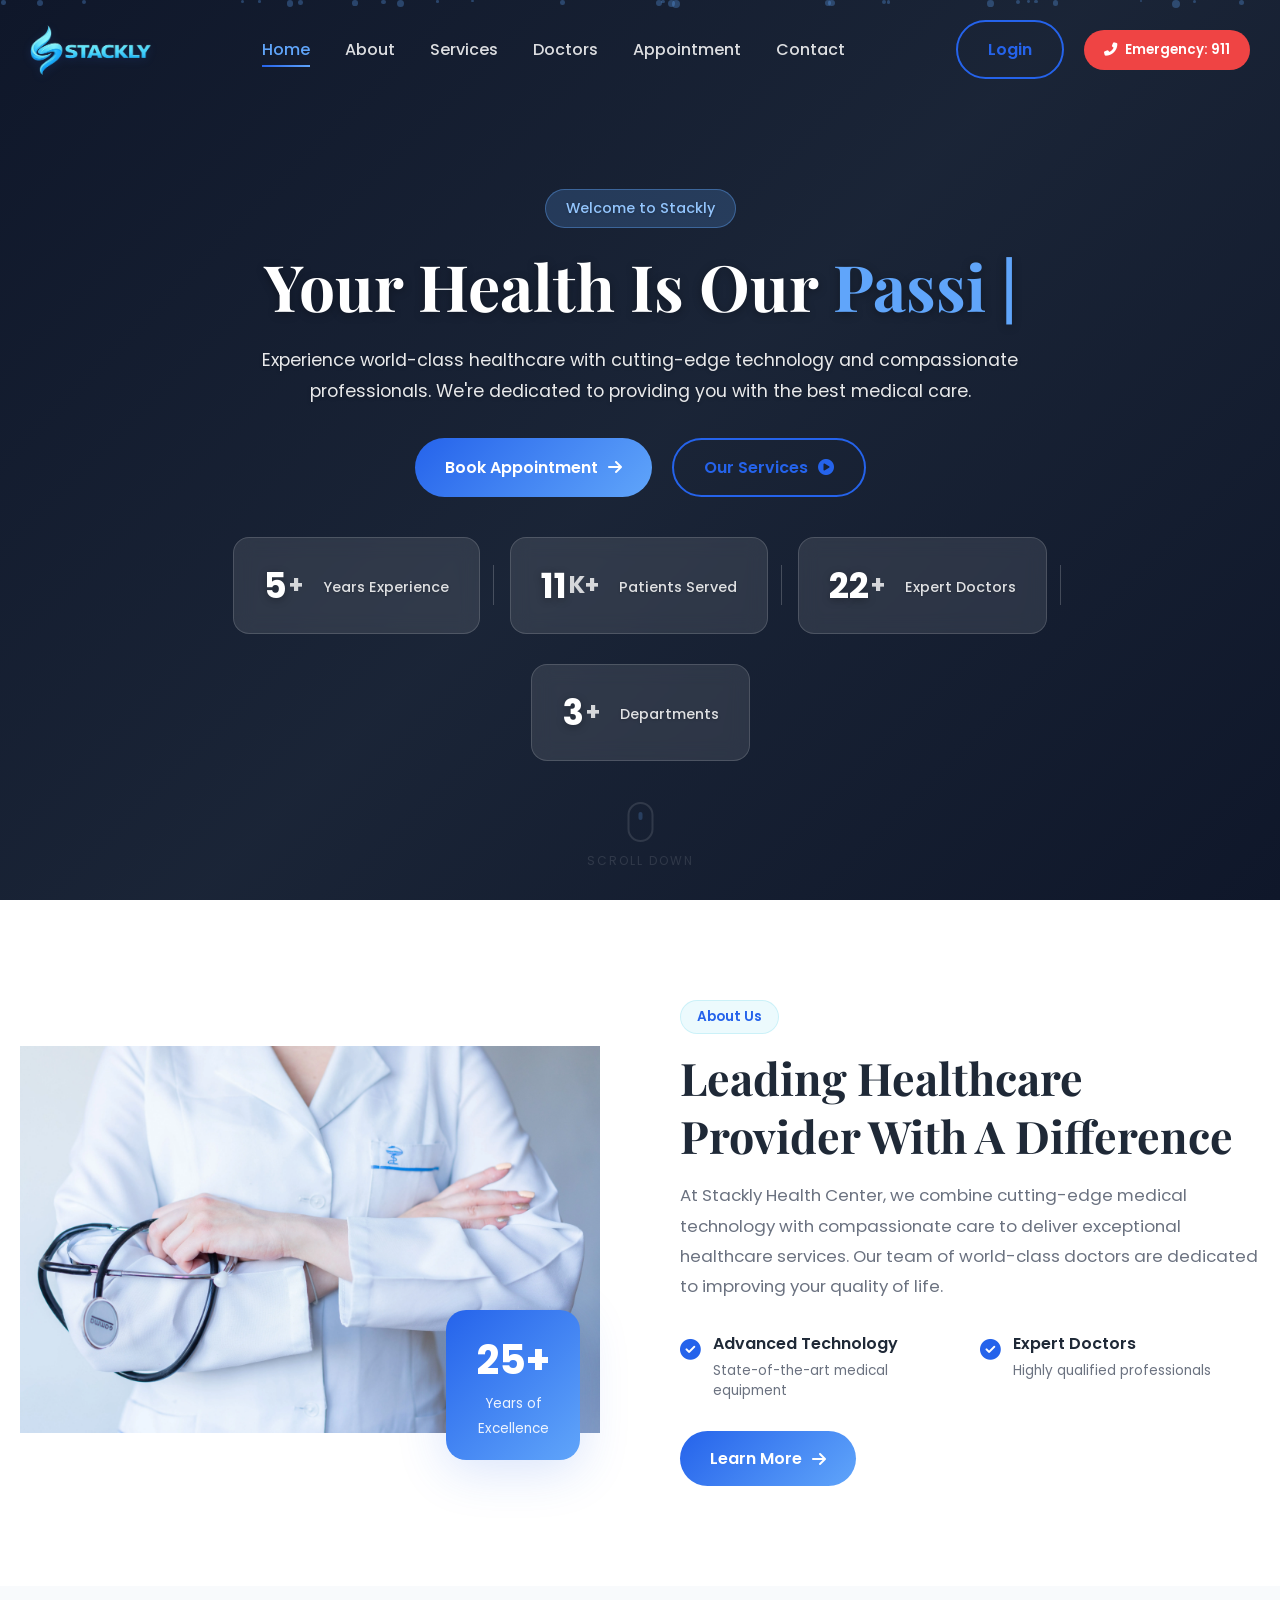
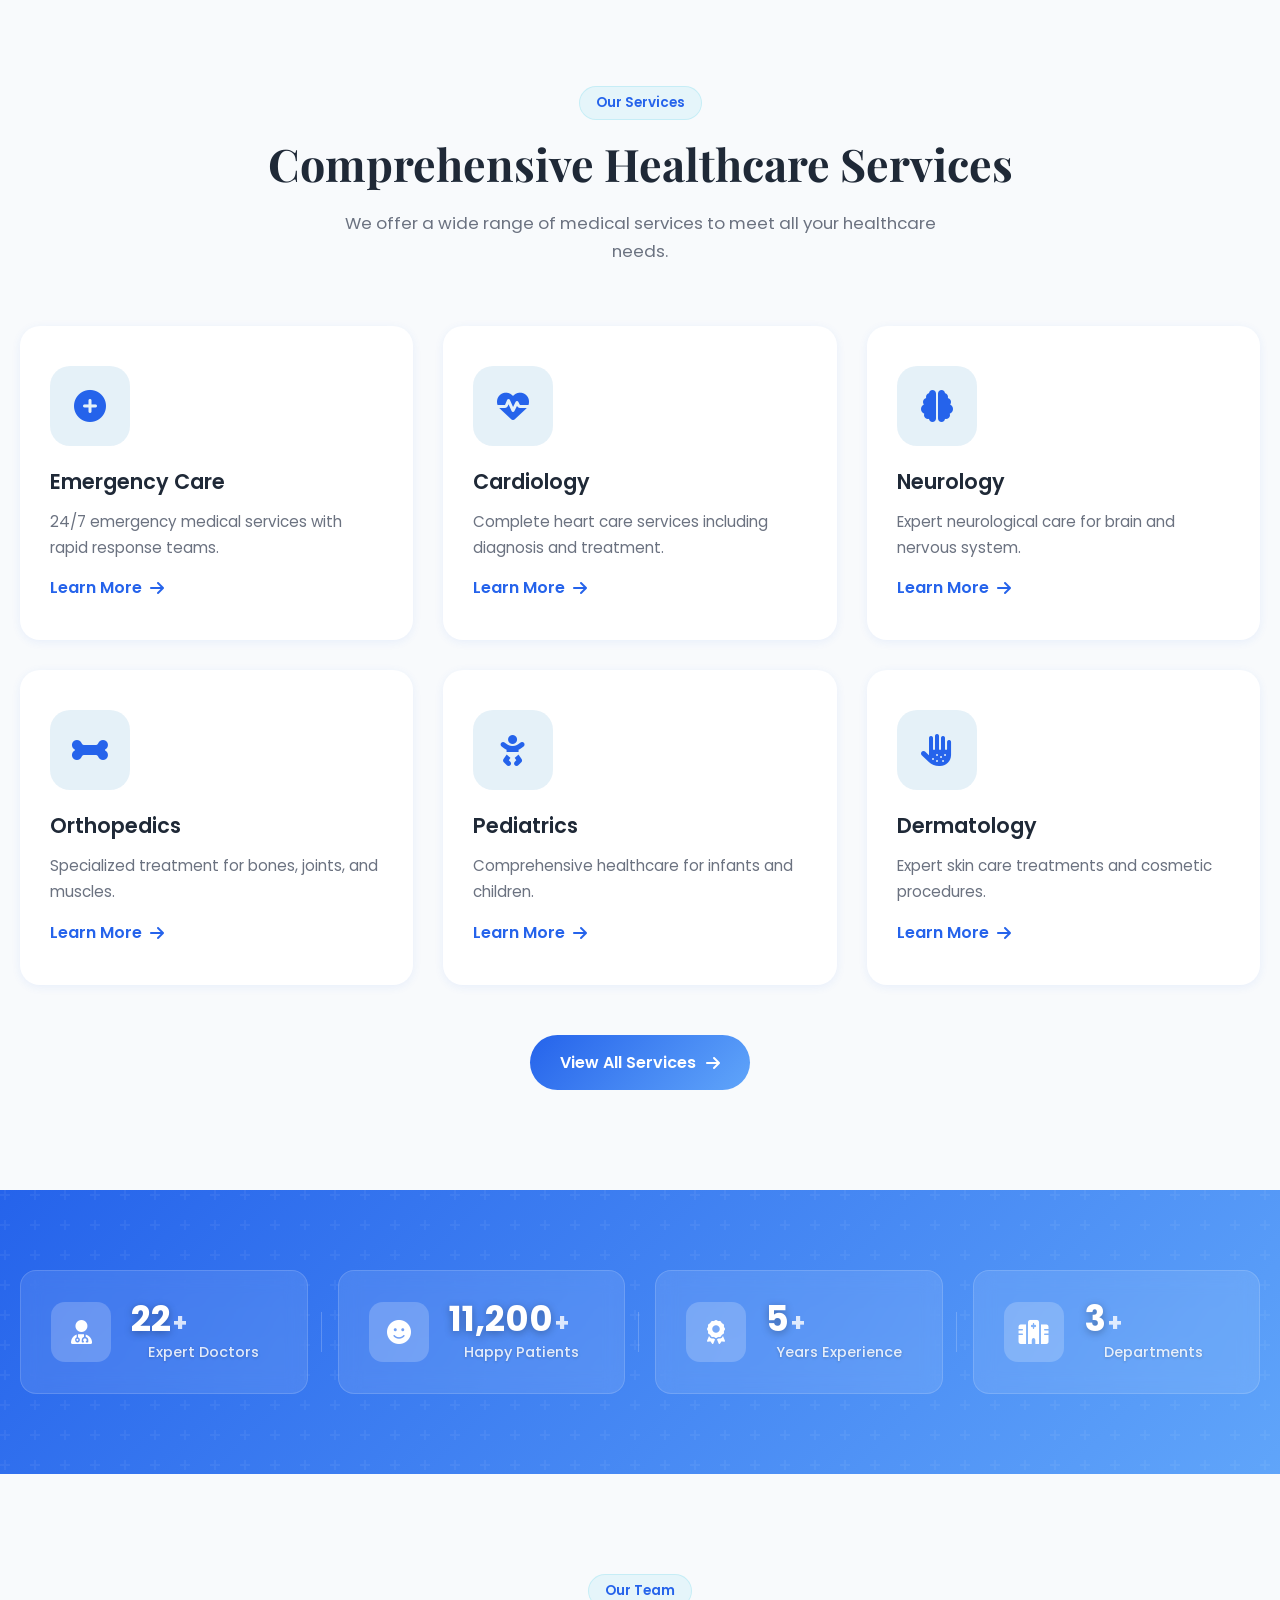
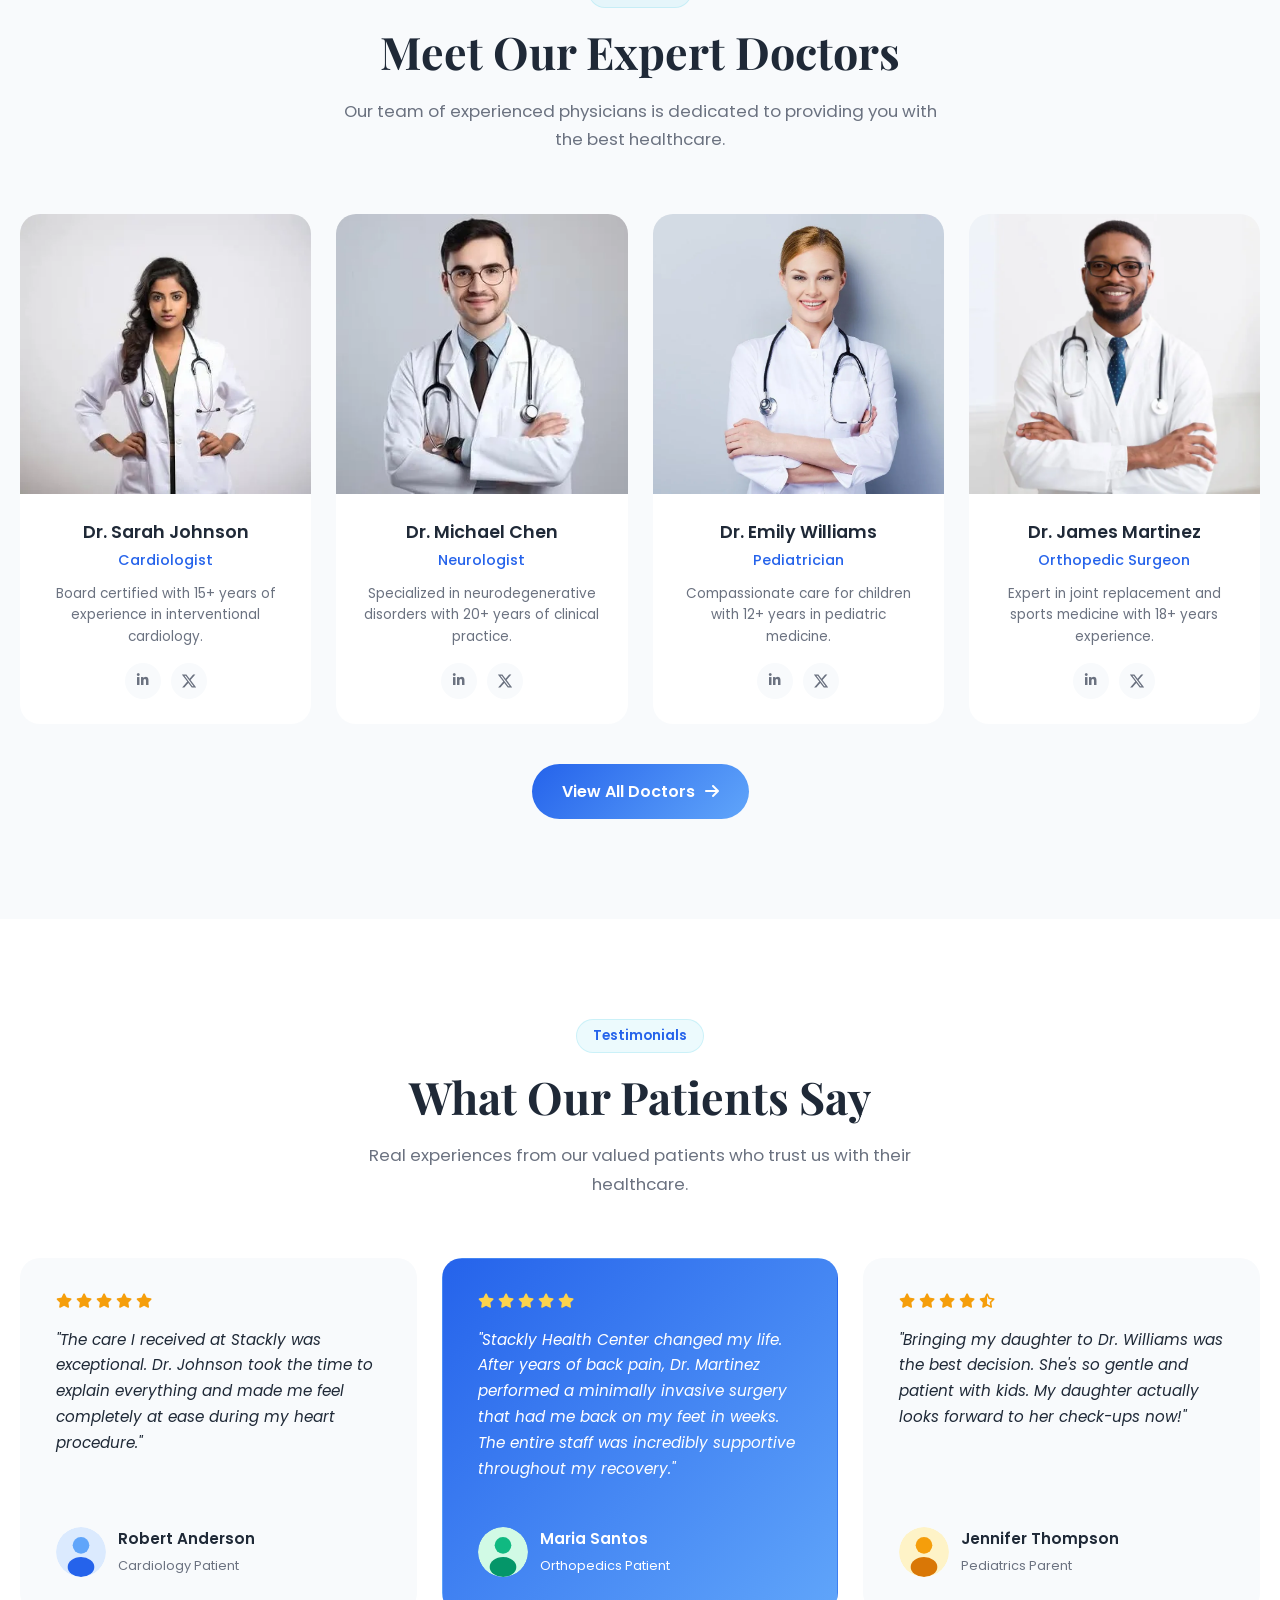
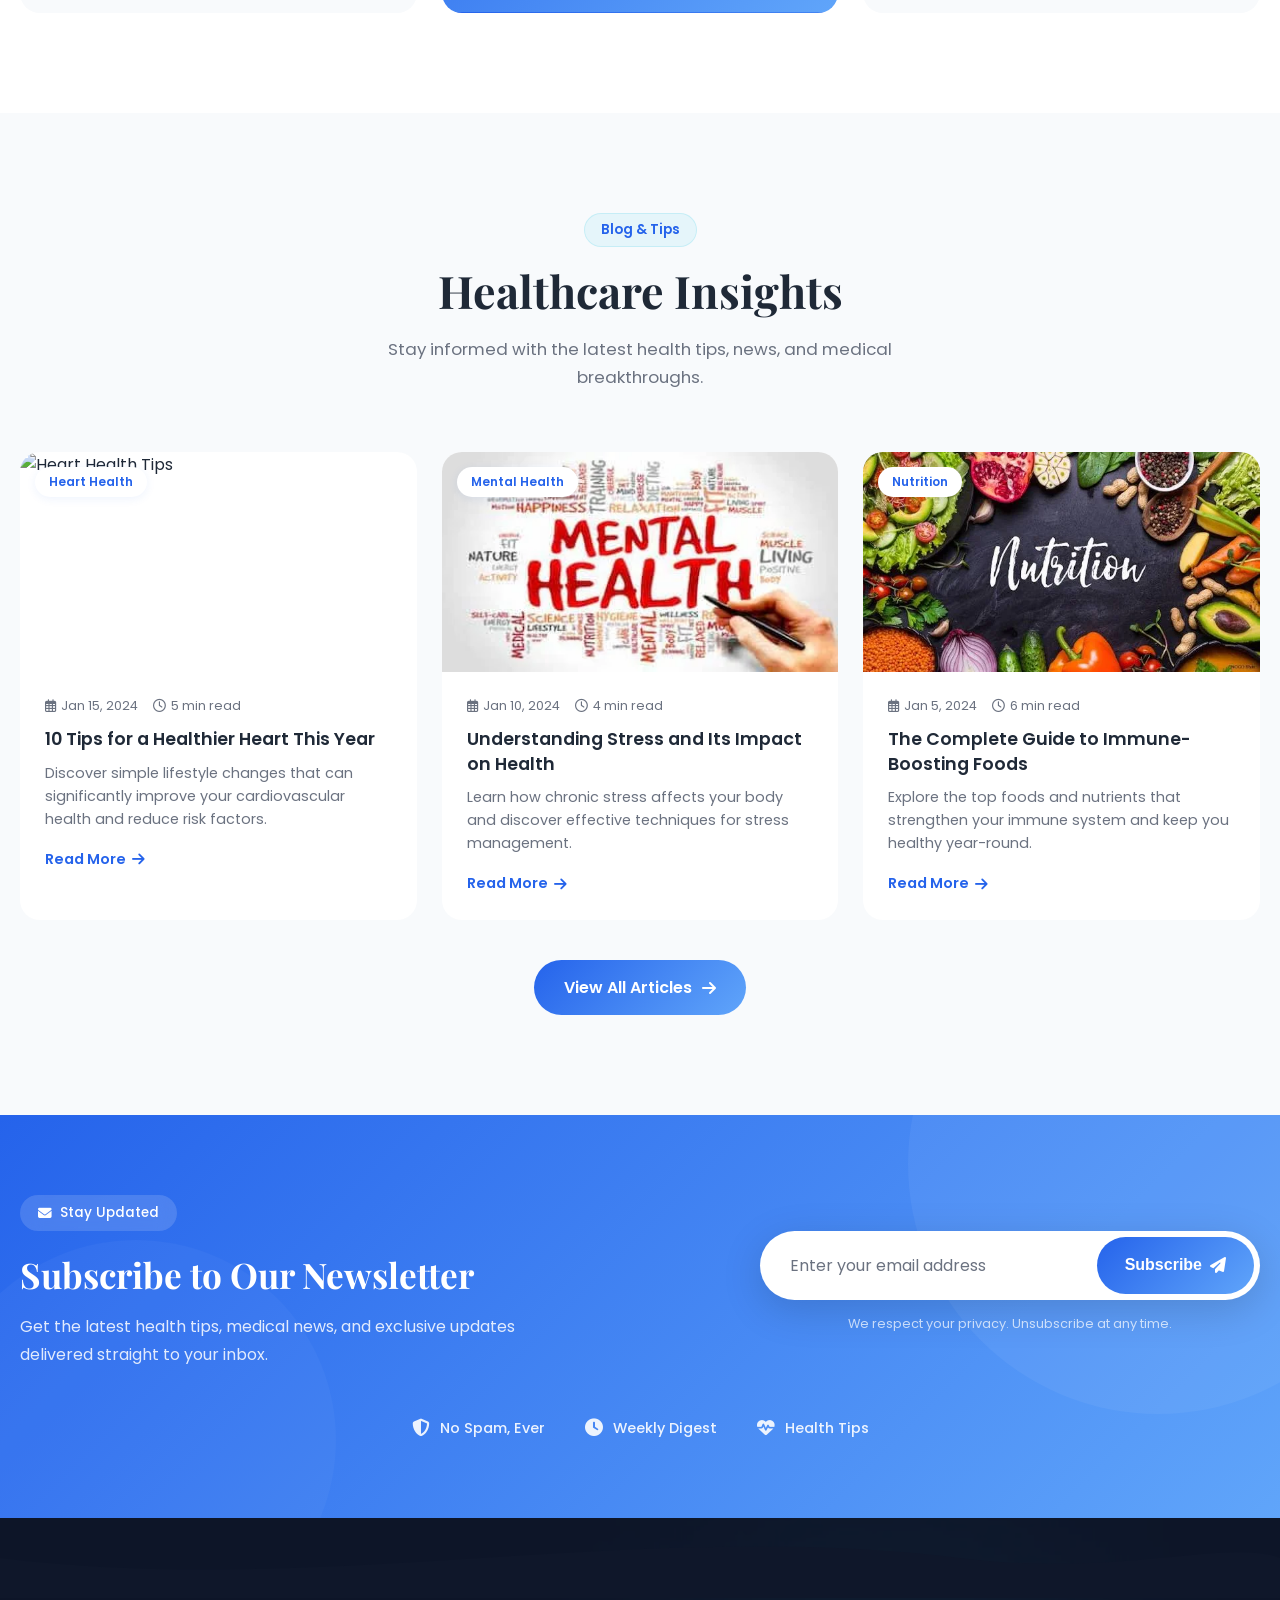
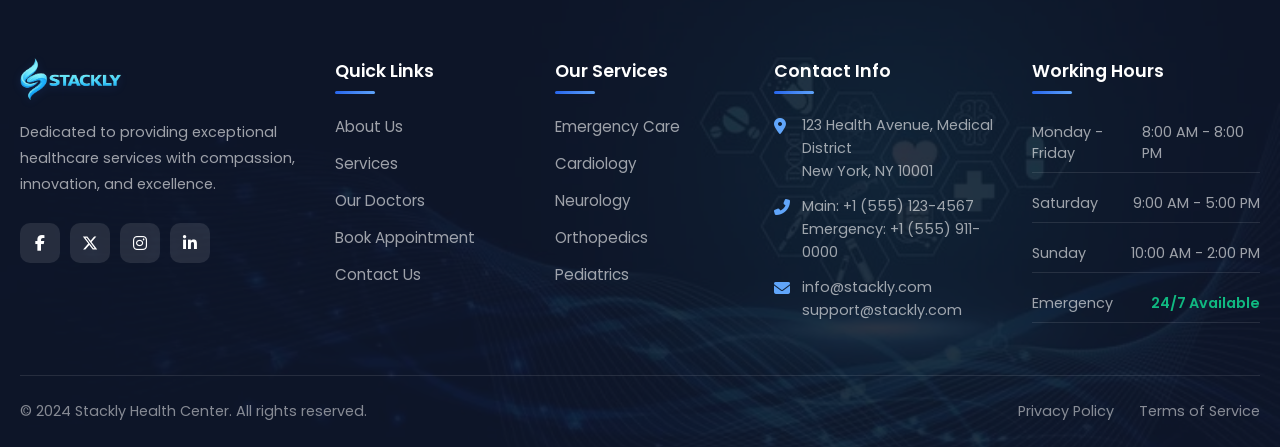
==== commit d87a6238: "Add files via upload" ====
--- a/index.html
+++ b/index.html
@@ -10,10 +10,6 @@
     <link rel="stylesheet" href="https://cdnjs.cloudflare.com/ajax/libs/font-awesome/6.4.0/css/all.min.css">
 </head>
 <body>
-    <!-- Cursor -->
-    <div class="cursor"></div>
-    <div class="cursor-follower"></div>
-
     <!-- Navigation -->
     <nav class="navbar" id="navbar">
         <div class="nav-container">
@@ -111,26 +107,7 @@
             <div class="about-preview-content">
                 <div class="about-preview-image" data-aos="fade-right">
                     <div class="image-container">
-                        <svg class="about-svg" viewBox="0 0 400 400">
-                            <defs>
-                                <linearGradient id="grad2" x1="0%" y1="0%" x2="100%" y2="100%">
-                                    <stop offset="0%" style="stop-color:#60A5FA;stop-opacity:1" />
-                                    <stop offset="100%" style="stop-color:#2563EB;stop-opacity:1" />
-                                </linearGradient>
-                            </defs>
-                            <rect x="50" y="50" width="300" height="300" rx="30" fill="url(#grad2)" opacity="0.1"/>
-                            <rect x="80" y="80" width="240" height="240" rx="20" fill="url(#grad2)" opacity="0.2"/>
-                            <rect x="120" y="140" width="160" height="180" rx="10" fill="url(#grad2)"/>
-                            <rect x="140" y="160" width="40" height="40" rx="5" fill="#fff" opacity="0.8"/>
-                            <rect x="220" y="160" width="40" height="40" rx="5" fill="#fff" opacity="0.8"/>
-                            <rect x="140" y="220" width="40" height="40" rx="5" fill="#fff" opacity="0.8"/>
-                            <rect x="220" y="220" width="40" height="40" rx="5" fill="#fff" opacity="0.8"/>
-                            <rect x="180" y="280" width="40" height="40" rx="5" fill="#fff" opacity="0.9"/>
-                            <rect x="175" y="120" width="50" height="30" rx="5" fill="#EF4444"/>
-                            <text x="200" y="140" text-anchor="middle" fill="#fff" font-size="12" font-weight="bold">+</text>
-                            <circle cx="100" cy="100" r="20" fill="url(#grad2)" opacity="0.3"/>
-                            <circle cx="300" cy="300" r="30" fill="url(#grad2)" opacity="0.3"/>
-                        </svg>
+                        <img src="images/home.webp" alt="Healthcare Centre" class="about-image">
                         <div class="experience-badge">
                             <span class="years">25+</span>
                             <span class="text">Years of<br>Excellence</span>
@@ -296,16 +273,7 @@
             <div class="team-grid">
                 <div class="team-card" data-aos="fade-up" data-aos-delay="100">
                     <div class="team-card-image">
-                        <svg viewBox="0 0 300 300" xmlns="http://www.w3.org/2000/svg">
-                            <circle cx="150" cy="150" r="150" fill="#EFF6FF"/>
-                            <circle cx="150" cy="110" r="45" fill="#60A5FA"/>
-                            <ellipse cx="150" cy="220" rx="65" ry="55" fill="#2563EB"/>
-                            <circle cx="150" cy="110" r="35" fill="#F8FAFC"/>
-                            <circle cx="138" cy="105" r="4" fill="#1F2937"/>
-                            <circle cx="162" cy="105" r="4" fill="#1F2937"/>
-                            <path d="M142,120 Q150,128 158,120" stroke="#1F2937" stroke-width="2" fill="none" stroke-linecap="round"/>
-                            <rect x="135" y="75" width="30" height="8" rx="4" fill="#60A5FA"/>
-                        </svg>
+                        <img src="images/Dr3.webp" alt="Dr. Sarah Johnson">
                     </div>
                     <div class="team-card-content">
                         <h4>Dr. Sarah Johnson</h4>
@@ -319,16 +287,7 @@
                 </div>
                 <div class="team-card" data-aos="fade-up" data-aos-delay="200">
                     <div class="team-card-image">
-                        <svg viewBox="0 0 300 300" xmlns="http://www.w3.org/2000/svg">
-                            <circle cx="150" cy="150" r="150" fill="#EFF6FF"/>
-                            <circle cx="150" cy="110" r="45" fill="#10B981"/>
-                            <ellipse cx="150" cy="220" rx="65" ry="55" fill="#059669"/>
-                            <circle cx="150" cy="110" r="35" fill="#F8FAFC"/>
-                            <circle cx="138" cy="105" r="4" fill="#1F2937"/>
-                            <circle cx="162" cy="105" r="4" fill="#1F2937"/>
-                            <path d="M142,120 Q150,128 158,120" stroke="#1F2937" stroke-width="2" fill="none" stroke-linecap="round"/>
-                            <rect x="130" y="75" width="40" height="8" rx="4" fill="#10B981"/>
-                        </svg>
+                        <img src="images/Dr1.webp" alt="Dr. Michael Chen">
                     </div>
                     <div class="team-card-content">
                         <h4>Dr. Michael Chen</h4>
@@ -342,16 +301,7 @@
                 </div>
                 <div class="team-card" data-aos="fade-up" data-aos-delay="300">
                     <div class="team-card-image">
-                        <svg viewBox="0 0 300 300" xmlns="http://www.w3.org/2000/svg">
-                            <circle cx="150" cy="150" r="150" fill="#EFF6FF"/>
-                            <circle cx="150" cy="110" r="45" fill="#F59E0B"/>
-                            <ellipse cx="150" cy="220" rx="65" ry="55" fill="#D97706"/>
-                            <circle cx="150" cy="110" r="35" fill="#F8FAFC"/>
-                            <circle cx="138" cy="105" r="4" fill="#1F2937"/>
-                            <circle cx="162" cy="105" r="4" fill="#1F2937"/>
-                            <path d="M142,120 Q150,128 158,120" stroke="#1F2937" stroke-width="2" fill="none" stroke-linecap="round"/>
-                            <rect x="125" y="75" width="50" height="8" rx="4" fill="#F59E0B"/>
-                        </svg>
+                        <img src="images/Dr6.webp" alt="Dr. Emily Williams">
                     </div>
                     <div class="team-card-content">
                         <h4>Dr. Emily Williams</h4>
@@ -365,16 +315,7 @@
                 </div>
                 <div class="team-card" data-aos="fade-up" data-aos-delay="400">
                     <div class="team-card-image">
-                        <svg viewBox="0 0 300 300" xmlns="http://www.w3.org/2000/svg">
-                            <circle cx="150" cy="150" r="150" fill="#EFF6FF"/>
-                            <circle cx="150" cy="110" r="45" fill="#EF4444"/>
-                            <ellipse cx="150" cy="220" rx="65" ry="55" fill="#DC2626"/>
-                            <circle cx="150" cy="110" r="35" fill="#F8FAFC"/>
-                            <circle cx="138" cy="105" r="4" fill="#1F2937"/>
-                            <circle cx="162" cy="105" r="4" fill="#1F2937"/>
-                            <path d="M142,120 Q150,128 158,120" stroke="#1F2937" stroke-width="2" fill="none" stroke-linecap="round"/>
-                            <rect x="128" y="75" width="44" height="8" rx="4" fill="#EF4444"/>
-                        </svg>
+                        <img src="images/Dr8.webp" alt="Dr. James Martinez">
                     </div>
                     <div class="team-card-content">
                         <h4>Dr. James Martinez</h4>
@@ -489,14 +430,7 @@
             <div class="blog-grid">
                 <div class="blog-card" data-aos="fade-up" data-aos-delay="100">
                     <div class="blog-image">
-                        <svg viewBox="0 0 400 220" xmlns="http://www.w3.org/2000/svg">
-                            <rect width="400" height="220" fill="#EFF6FF" rx="12"/>
-                            <circle cx="200" cy="90" r="40" fill="#2563EB" opacity="0.15"/>
-                            <path d="M185,90 L195,100 L215,80" stroke="#2563EB" stroke-width="4" fill="none" stroke-linecap="round" stroke-linejoin="round"/>
-                            <rect x="80" y="150" width="240" height="8" rx="4" fill="#BFDBFE" opacity="0.6"/>
-                            <rect x="120" y="170" width="160" height="8" rx="4" fill="#BFDBFE" opacity="0.4"/>
-                            <rect x="150" y="190" width="100" height="8" rx="4" fill="#BFDBFE" opacity="0.3"/>
-                        </svg>
+                        <img src="images/blog1.webp" alt="Heart Health Tips">
                         <span class="blog-category">Heart Health</span>
                     </div>
                     <div class="blog-content">
@@ -511,14 +445,7 @@
                 </div>
                 <div class="blog-card" data-aos="fade-up" data-aos-delay="200">
                     <div class="blog-image">
-                        <svg viewBox="0 0 400 220" xmlns="http://www.w3.org/2000/svg">
-                            <rect width="400" height="220" fill="#D1FAE5" rx="12"/>
-                            <circle cx="200" cy="90" r="40" fill="#10B981" opacity="0.15"/>
-                            <path d="M185,80 L200,105 L225,75" stroke="#10B981" stroke-width="4" fill="none" stroke-linecap="round" stroke-linejoin="round"/>
-                            <rect x="80" y="150" width="240" height="8" rx="4" fill="#A7F3D0" opacity="0.6"/>
-                            <rect x="120" y="170" width="160" height="8" rx="4" fill="#A7F3D0" opacity="0.4"/>
-                            <rect x="150" y="190" width="100" height="8" rx="4" fill="#A7F3D0" opacity="0.3"/>
-                        </svg>
+                        <img src="images/blog2.webp" alt="Mental Health">
                         <span class="blog-category">Mental Health</span>
                     </div>
                     <div class="blog-content">
@@ -533,14 +460,7 @@
                 </div>
                 <div class="blog-card" data-aos="fade-up" data-aos-delay="300">
                     <div class="blog-image">
-                        <svg viewBox="0 0 400 220" xmlns="http://www.w3.org/2000/svg">
-                            <rect width="400" height="220" fill="#FEF3C7" rx="12"/>
-                            <circle cx="200" cy="90" r="40" fill="#F59E0B" opacity="0.15"/>
-                            <path d="M190,90 L200,80 L210,90 L200,100 Z" stroke="#F59E0B" stroke-width="3" fill="none"/>
-                            <rect x="80" y="150" width="240" height="8" rx="4" fill="#FDE68A" opacity="0.6"/>
-                            <rect x="120" y="170" width="160" height="8" rx="4" fill="#FDE68A" opacity="0.4"/>
-                            <rect x="150" y="190" width="100" height="8" rx="4" fill="#FDE68A" opacity="0.3"/>
-                        </svg>
+                        <img src="images/blog3.webp" alt="Nutrition Guide">
                         <span class="blog-category">Nutrition</span>
                     </div>
                     <div class="blog-content">
--- a/css/main.css
+++ b/css/main.css
@@ -63,42 +63,6 @@
 }
 
 /* ============================================
-   Custom Cursor
-   ============================================ */
-.cursor {
-    width: 20px;
-    height: 20px;
-    border: 2px solid var(--primary);
-    border-radius: 50%;
-    position: fixed;
-    pointer-events: none;
-    z-index: 99998;
-    transition: transform 0.1s ease, background-color 0.1s ease;
-    transform: translate(-50%, -50%);
-}
-
-.cursor-follower {
-    width: 8px;
-    height: 8px;
-    background: var(--primary-light);
-    border-radius: 50%;
-    position: fixed;
-    pointer-events: none;
-    z-index: 99997;
-    transition: transform 0.15s ease;
-    transform: translate(-50%, -50%);
-}
-
-.cursor.hover {
-    transform: translate(-50%, -50%) scale(1.5);
-    background-color: rgba(0, 180, 216, 0.2);
-}
-
-@media (max-width: 768px) {
-    .cursor, .cursor-follower { display: none; }
-}
-
-/* ============================================
    Navigation
    ============================================ */
 .navbar {
@@ -457,9 +421,28 @@
    ============================================ */
 .footer {
     background: var(--bg-dark);
+    background-image: url('../images/footer.webp');
+    background-size: cover;
+    background-position: center;
     color: var(--white);
     position: relative;
     padding-top: 0;
+}
+
+.footer::before {
+    content: '';
+    position: absolute;
+    top: 0;
+    left: 0;
+    width: 100%;
+    height: 100%;
+    background: rgba(15, 23, 42, 0.88);
+    z-index: 0;
+}
+
+.footer > * {
+    position: relative;
+    z-index: 1;
 }
 
 /* Newsletter Section */
@@ -579,6 +562,26 @@
     color: rgba(255, 255, 255, 0.7);
     font-size: 0.8rem;
     margin-top: 15px;
+}
+
+.newsletter-success {
+    display: flex;
+    align-items: center;
+    justify-content: center;
+    gap: 12px;
+    padding: 24px 32px;
+    background: var(--white);
+    border: 2px solid var(--success);
+    border-radius: 16px;
+    color: #065f46;
+    font-weight: 600;
+    font-size: 1.25rem;
+    box-shadow: 0 8px 30px rgba(0, 0, 0, 0.15);
+    animation: popIn 0.4s cubic-bezier(0.175, 0.885, 0.32, 1.275);
+}
+.newsletter-success i {
+    font-size: 1.6rem;
+    color: var(--success);
 }
 
 .newsletter-features {
@@ -1025,3 +1028,31 @@
     .newsletter-features { flex-wrap: wrap; gap: 20px; }
     .newsletter-text h2 { font-size: 1.8rem; }
 }
+
+/* ============================================
+   Form Validation Styles
+   ============================================ */
+.form-group.error input {
+    border-color: var(--danger);
+}
+.form-group .error-message {
+    display: none;
+    color: var(--danger);
+    font-size: 0.8rem;
+    margin-top: 4px;
+}
+.form-group.error .error-message {
+    display: block;
+}
+
+/* ============================================
+   Animations
+   ============================================ */
+@keyframes fadeIn {
+    from { opacity: 0; transform: translateY(10px); }
+    to { opacity: 1; transform: translateY(0); }
+}
+@keyframes popIn {
+    from { opacity: 0; transform: scale(0.8); }
+    to { opacity: 1; transform: scale(1); }
+}
--- a/css/home.css
+++ b/css/home.css
@@ -566,6 +566,7 @@
     display: grid;
     grid-template-columns: repeat(4, 1fr);
     gap: 25px;
+    align-items: stretch;
 }
 
 .team-card {
@@ -574,6 +575,9 @@
     overflow: hidden;
     transition: var(--transition);
     border: 1px solid var(--border-color);
+    display: flex;
+    flex-direction: column;
+    height: 100%;
 }
 
 .team-card:hover {
@@ -585,17 +589,25 @@
     position: relative;
     overflow: hidden;
     background: var(--bg-light);
-}
-
-.team-card-image svg {
-    width: 100%;
-    height: auto;
+    height: 280px;
+}
+
+.team-card-image svg,
+.team-card-image img {
+    width: 100%;
+    height: 100%;
+    object-fit: cover;
+    object-position: top center;
     display: block;
 }
 
 .team-card-content {
     padding: 25px;
     text-align: center;
+    flex: 1;
+    display: flex;
+    flex-direction: column;
+    justify-content: center;
 }
 
 .team-card-content h4 {
@@ -787,11 +799,14 @@
 .blog-image {
     position: relative;
     overflow: hidden;
-}
-
-.blog-image svg {
-    width: 100%;
-    height: auto;
+    height: 220px;
+}
+
+.blog-image svg,
+.blog-image img {
+    width: 100%;
+    height: 100%;
+    object-fit: cover;
     display: block;
 }
 
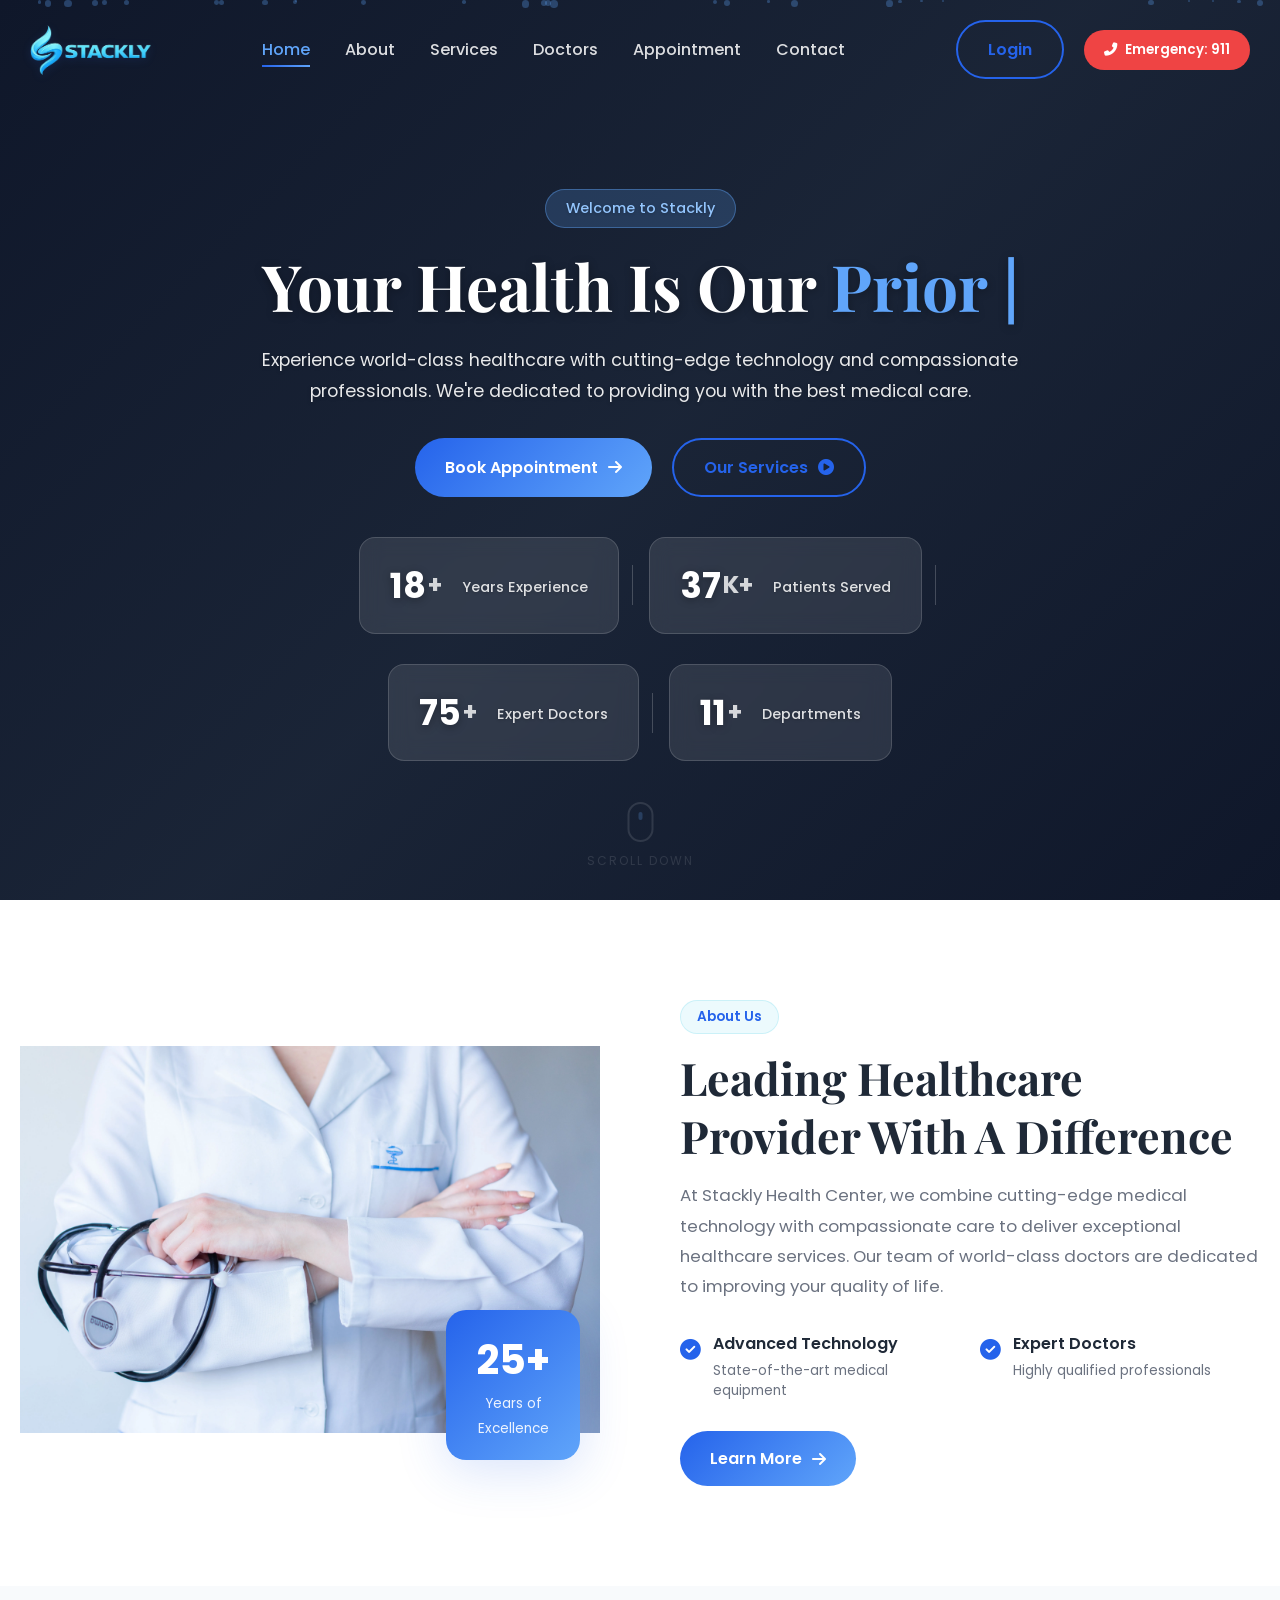
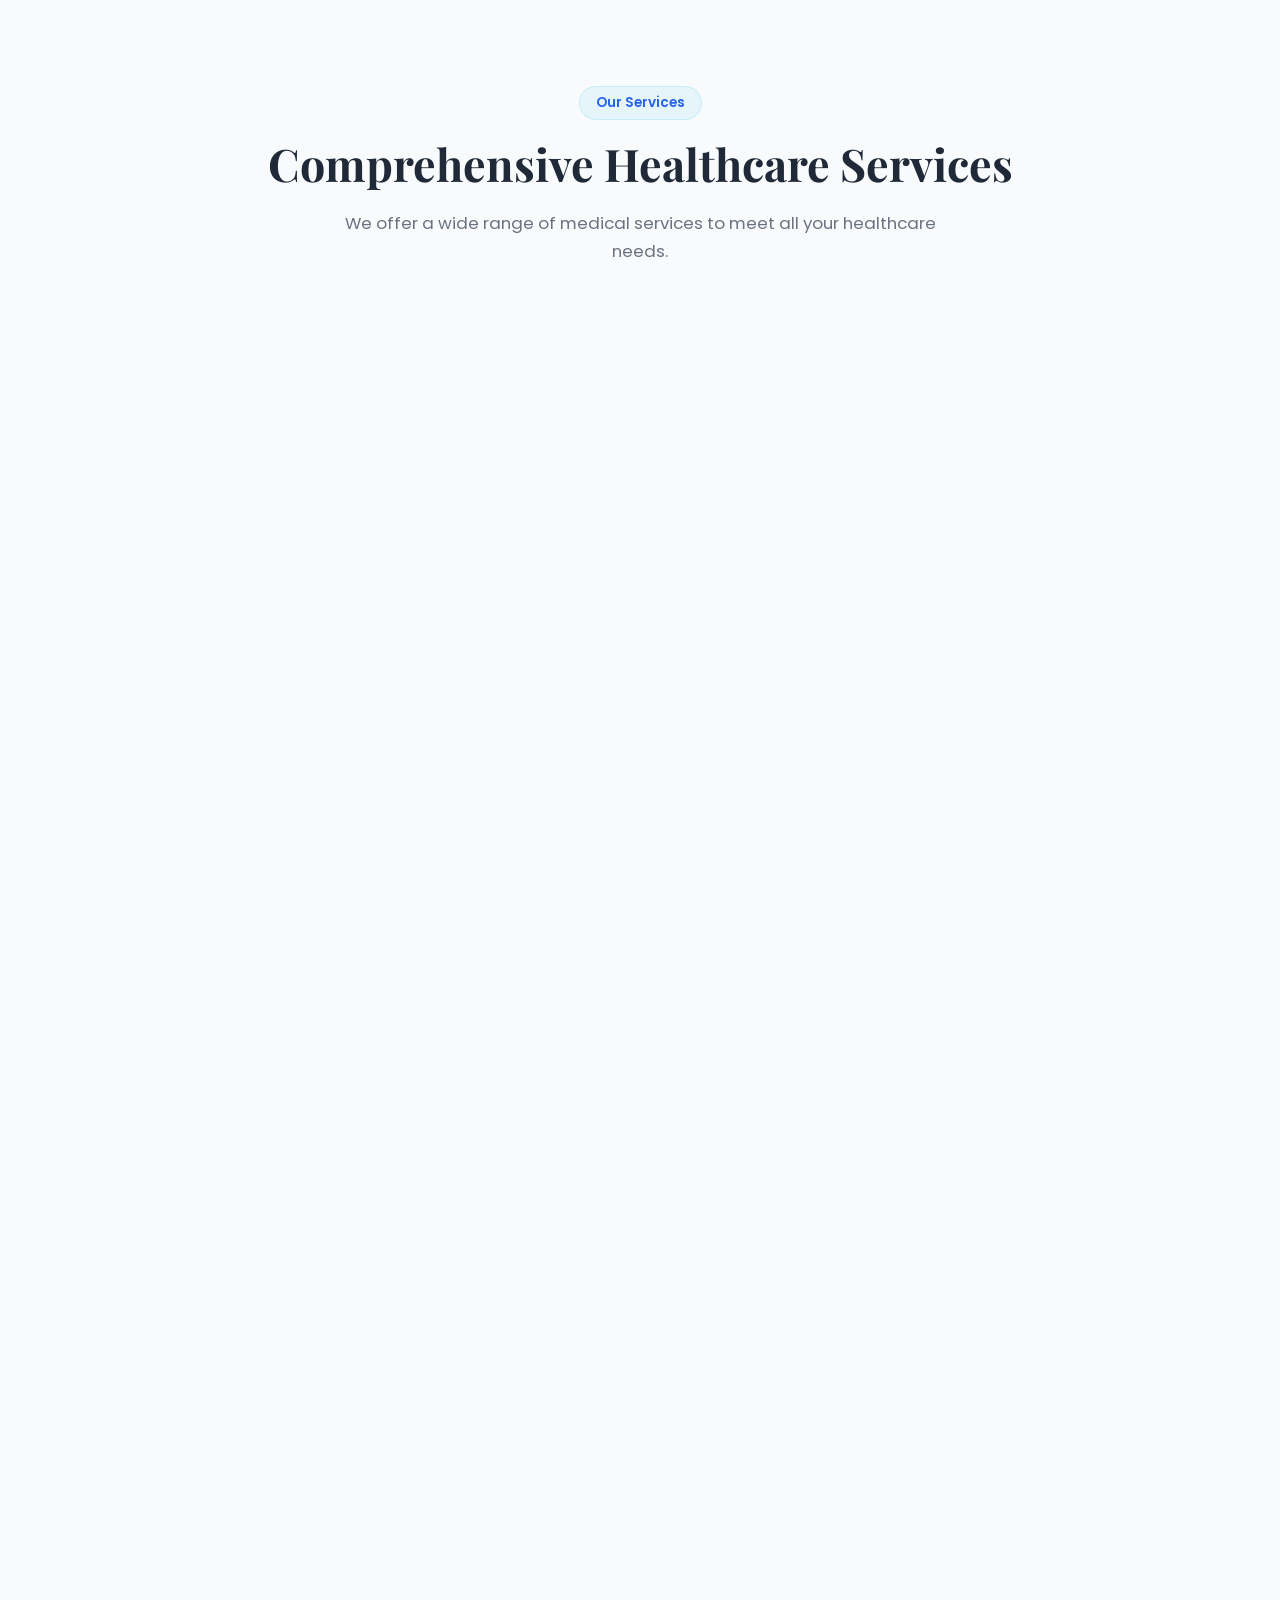
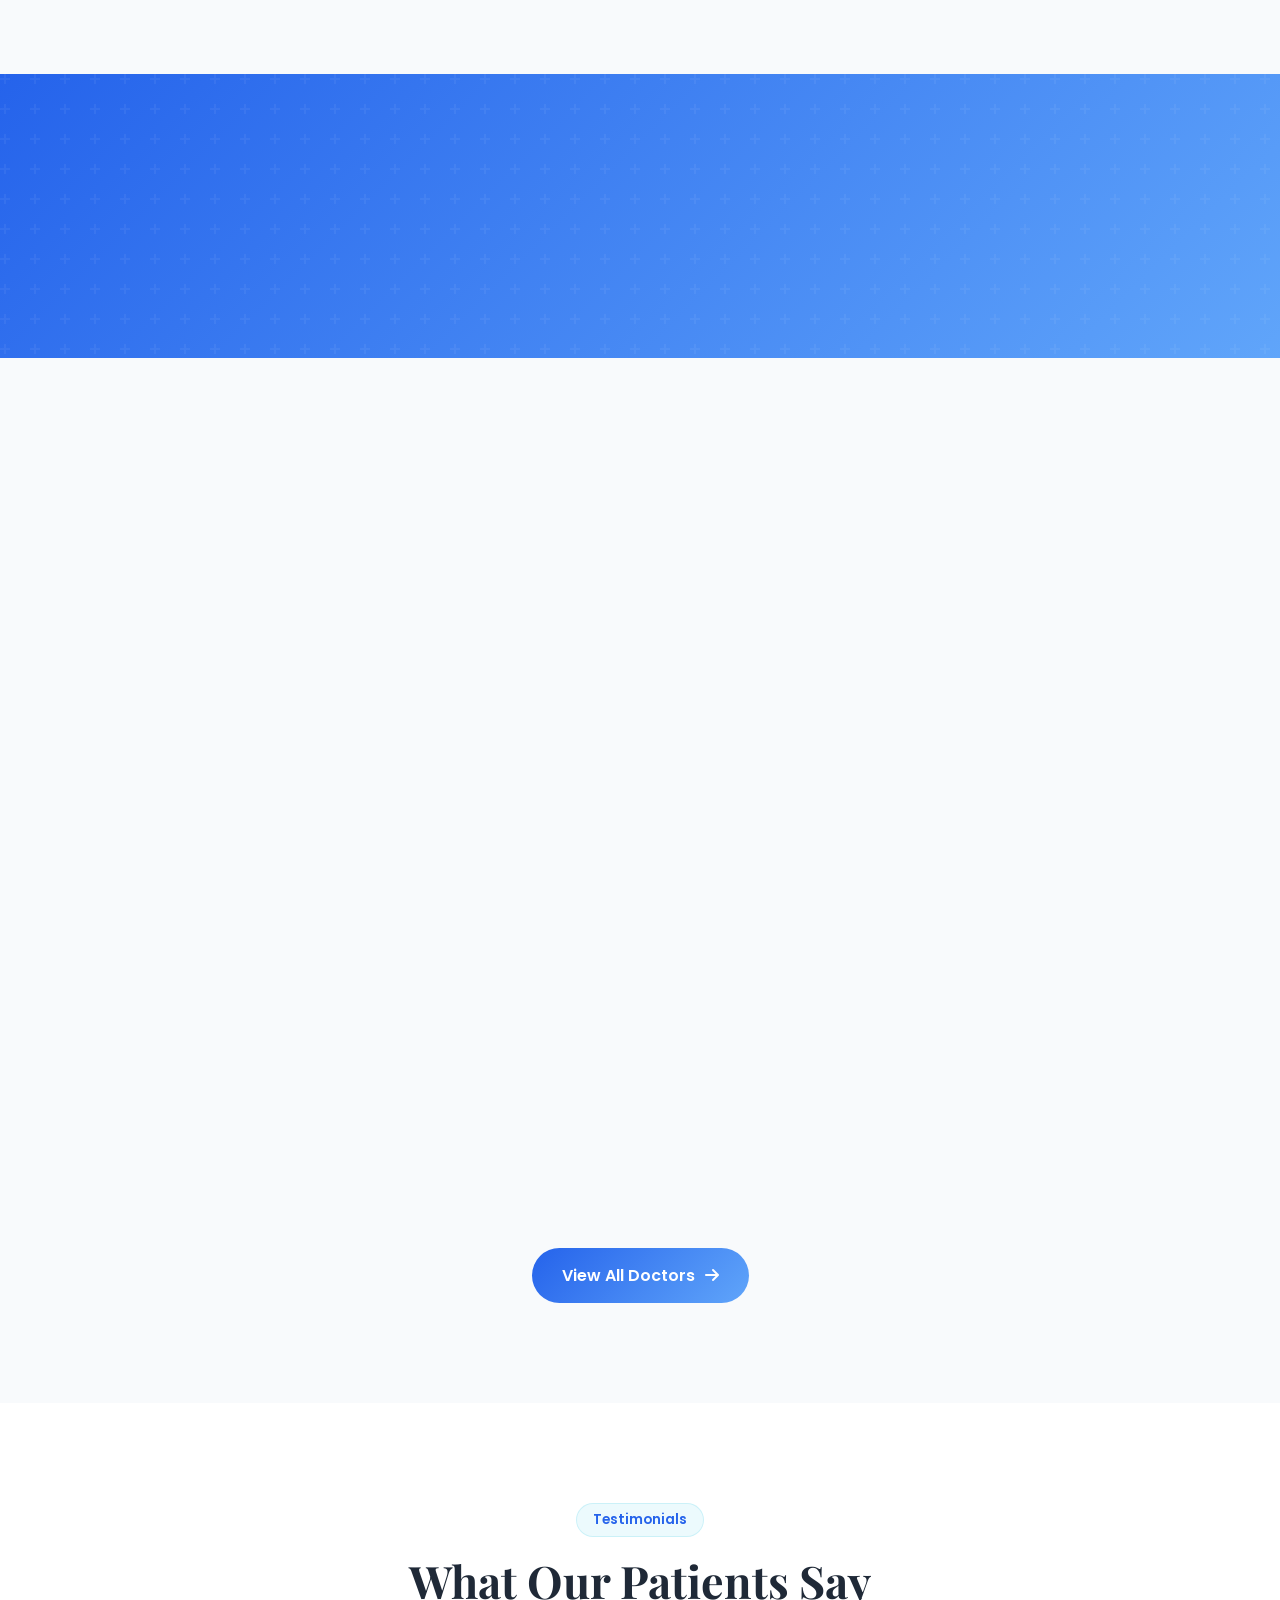
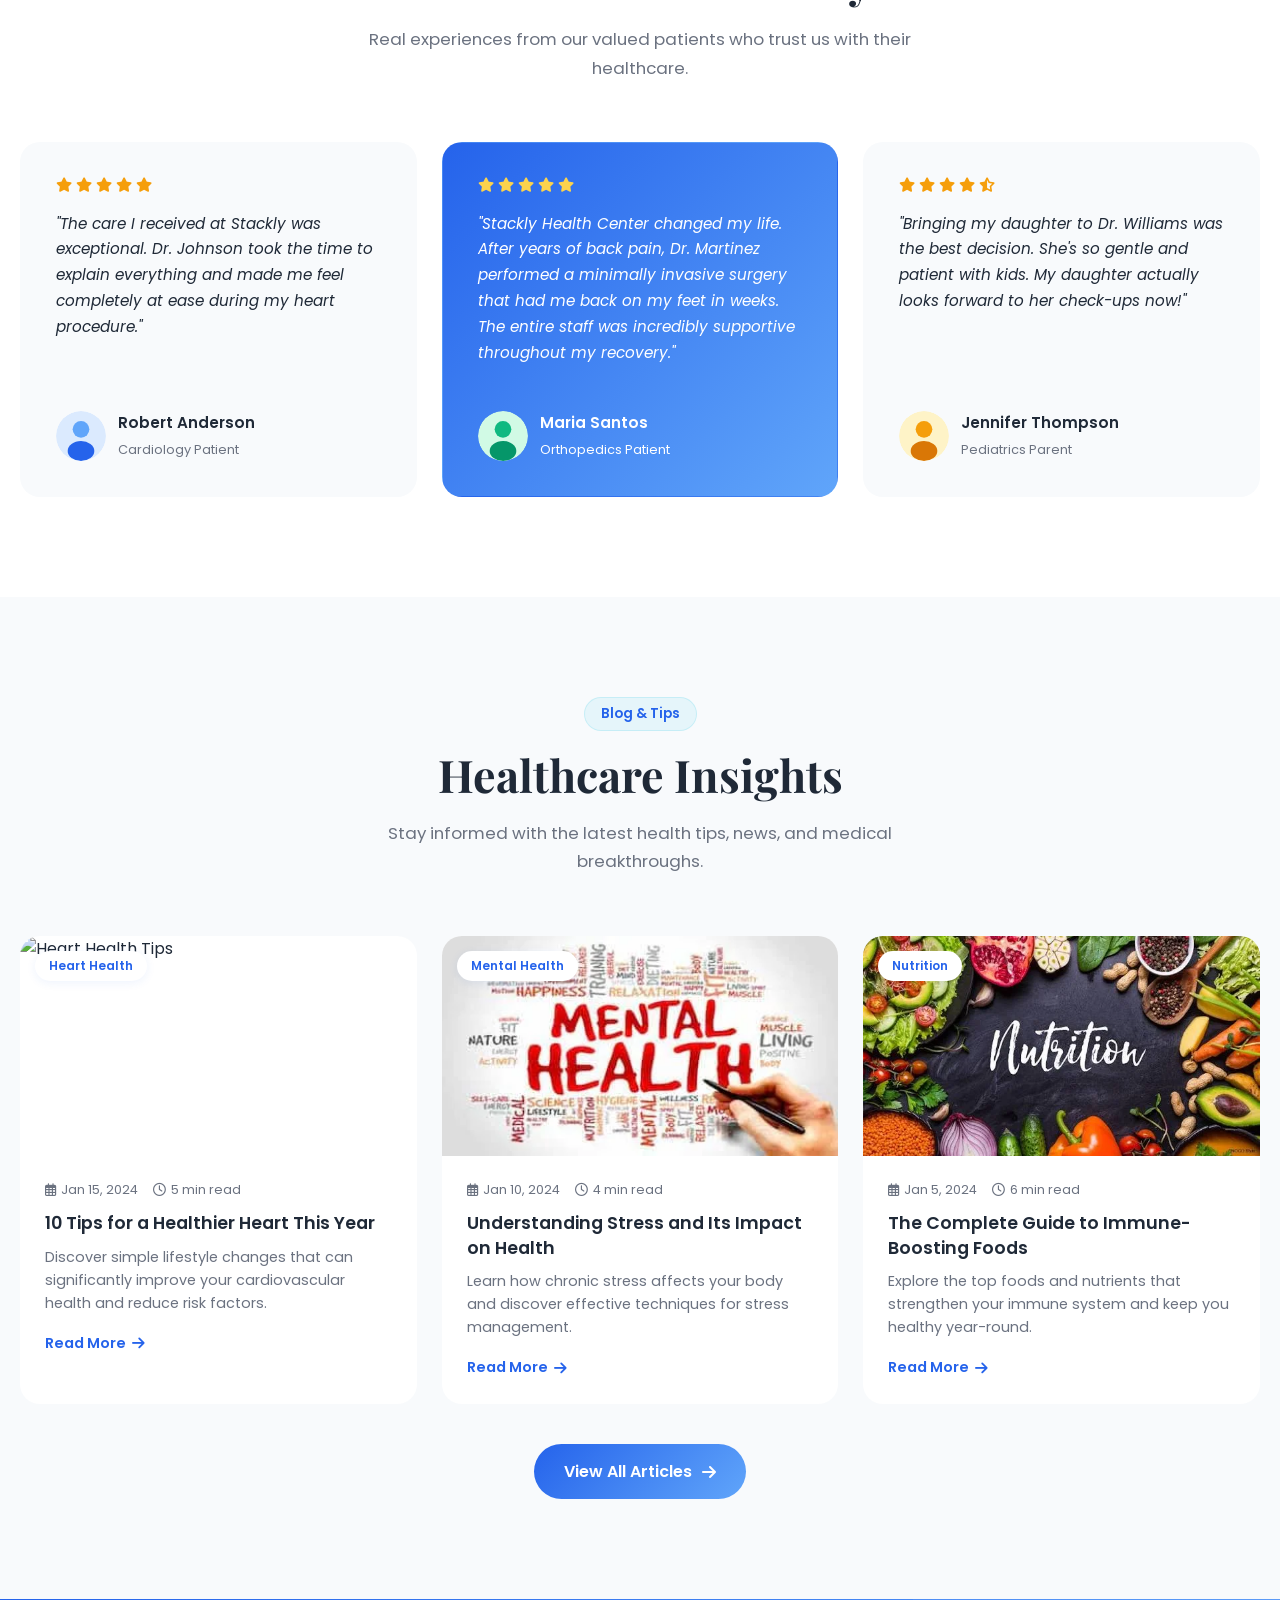
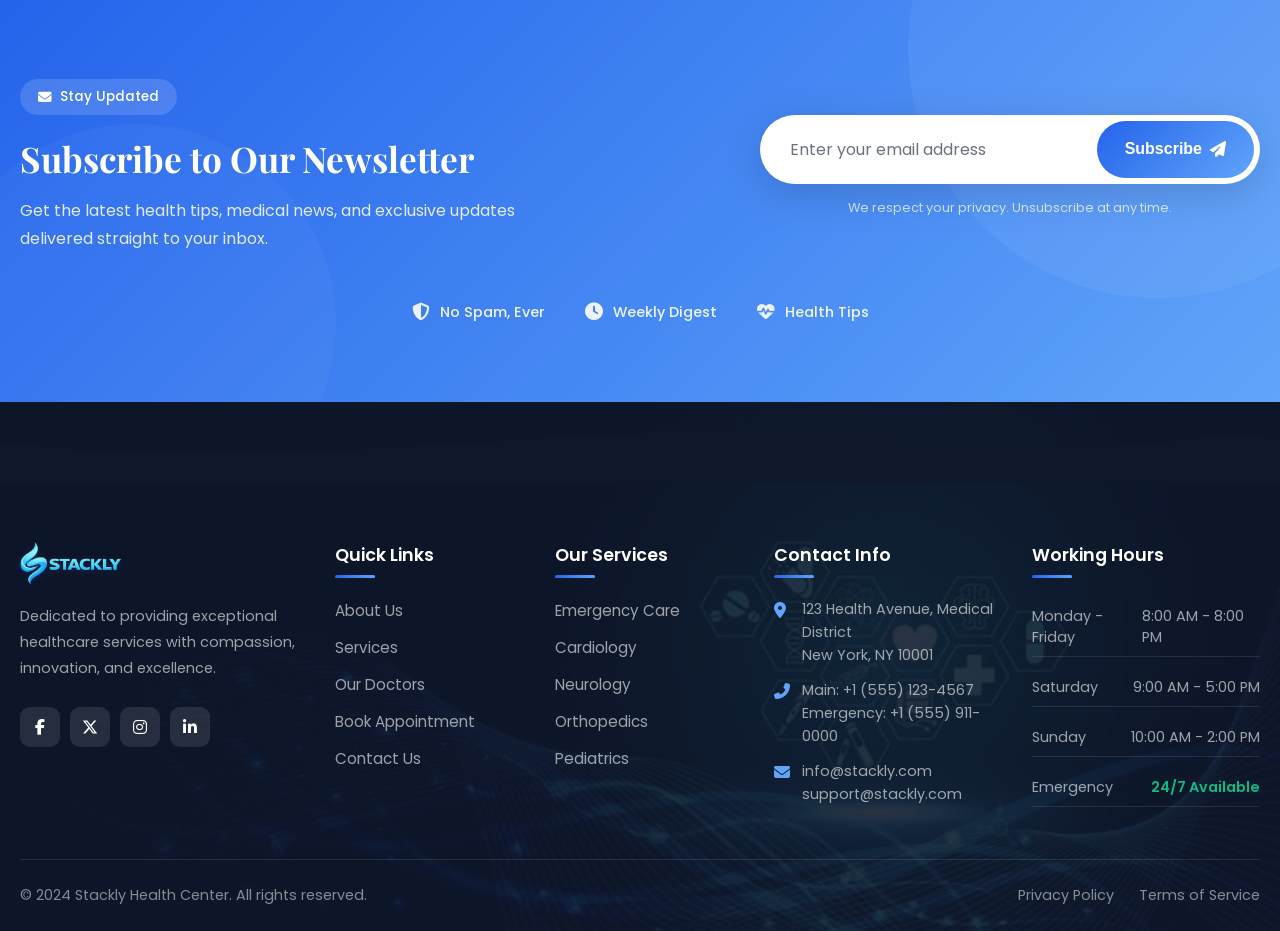
==== commit 2eddf927: "Add files via upload" ====
--- a/index.html
+++ b/index.html
@@ -157,6 +157,9 @@
             </div>
             <div class="services-grid">
                 <div class="service-card" data-aos="fade-up" data-aos-delay="100">
+                    <div class="service-card-image">
+                        <img src="images/emergency.webp" alt="Emergency Care">
+                    </div>
                     <div class="service-icon">
                         <i class="fas fa-plus-circle"></i>
                     </div>
@@ -165,6 +168,9 @@
                     <a href="pages/services.html" class="service-link">Learn More <i class="fas fa-arrow-right"></i></a>
                 </div>
                 <div class="service-card" data-aos="fade-up" data-aos-delay="200">
+                    <div class="service-card-image">
+                        <img src="images/Cardiology.webp" alt="Cardiology">
+                    </div>
                     <div class="service-icon">
                         <i class="fas fa-heartbeat"></i>
                     </div>
@@ -173,6 +179,9 @@
                     <a href="pages/services.html" class="service-link">Learn More <i class="fas fa-arrow-right"></i></a>
                 </div>
                 <div class="service-card" data-aos="fade-up" data-aos-delay="300">
+                    <div class="service-card-image">
+                        <img src="images/neurological.webp" alt="Neurology">
+                    </div>
                     <div class="service-icon">
                         <i class="fas fa-brain"></i>
                     </div>
@@ -181,6 +190,9 @@
                     <a href="pages/services.html" class="service-link">Learn More <i class="fas fa-arrow-right"></i></a>
                 </div>
                 <div class="service-card" data-aos="fade-up" data-aos-delay="400">
+                    <div class="service-card-image">
+                        <img src="images/Orthopedics.webp" alt="Orthopedics">
+                    </div>
                     <div class="service-icon">
                         <i class="fas fa-bone"></i>
                     </div>
@@ -189,6 +201,9 @@
                     <a href="pages/services.html" class="service-link">Learn More <i class="fas fa-arrow-right"></i></a>
                 </div>
                 <div class="service-card" data-aos="fade-up" data-aos-delay="500">
+                    <div class="service-card-image">
+                        <img src="images/pediatrician.webp" alt="Pediatrics">
+                    </div>
                     <div class="service-icon">
                         <i class="fas fa-baby"></i>
                     </div>
@@ -197,6 +212,9 @@
                     <a href="pages/services.html" class="service-link">Learn More <i class="fas fa-arrow-right"></i></a>
                 </div>
                 <div class="service-card" data-aos="fade-up" data-aos-delay="600">
+                    <div class="service-card-image">
+                        <img src="images/dermatology.webp" alt="Dermatology">
+                    </div>
                     <div class="service-icon">
                         <i class="fas fa-allergies"></i>
                     </div>
@@ -596,8 +614,8 @@
             <div class="footer-bottom">
                 <p>&copy; 2024 Stackly Health Center. All rights reserved.</p>
                 <div class="footer-bottom-links">
-                    <a href="#">Privacy Policy</a>
-                    <a href="#">Terms of Service</a>
+                    <a href="404.html">Privacy Policy</a>
+                    <a href="404.html">Terms of Service</a>
                 </div>
             </div>
         </div>
--- a/css/main.css
+++ b/css/main.css
@@ -63,7 +63,35 @@
 }
 
 /* ============================================
-   Navigation
+   Global Card Outline
+   ============================================ */
+.service-card,
+.team-card,
+.testimonial-card,
+.blog-card,
+.doctor-card,
+.department-card,
+.service-detail-card,
+.step-card,
+.mv-card,
+.why-card,
+.award-card,
+.contact-card,
+.location-card,
+.map-overlay-card,
+.stat-card,
+.chart-card,
+.table-card,
+.info-card,
+.auth-container,
+.auth-success-modal,
+.contact-mini,
+.appointment-form-wrapper {
+    border: 1px solid #60A5FA;
+}
+
+/* ============================================
+   Animations
    ============================================ */
 .navbar {
     position: fixed;
@@ -700,11 +728,14 @@
     color: rgba(255, 255, 255, 0.6);
     transition: var(--transition);
     font-size: 0.95rem;
+    text-decoration: none;
+    display: inline-block;
 }
 
 .footer-column ul li a:hover {
     color: var(--accent);
-    padding-left: 5px;
+    text-decoration: underline;
+    text-underline-offset: 4px;
 }
 
 .working-hours li {
@@ -738,10 +769,14 @@
     color: rgba(255, 255, 255, 0.5);
     font-size: 0.9rem;
     transition: var(--transition);
+    text-decoration: none;
+    display: inline-block;
 }
 
 .footer-bottom-links a:hover {
     color: var(--accent);
+    text-decoration: underline;
+    text-underline-offset: 4px;
 }
 
 /* Footer Contact Info */
--- a/css/home.css
+++ b/css/home.css
@@ -332,13 +332,31 @@
 
 .service-card {
     background: var(--white);
-    padding: 40px 30px;
+    padding: 0;
     border-radius: 20px;
     position: relative;
     overflow: hidden;
     transition: var(--transition);
     cursor: pointer;
     box-shadow: var(--shadow-sm);
+}
+
+.service-card-image {
+    width: 100%;
+    height: 260px;
+    overflow: hidden;
+}
+
+.service-card-image img {
+    width: 100%;
+    height: 100%;
+    object-fit: contain;
+    transition: transform 0.4s ease;
+    background: #f0f4f8;
+}
+
+.service-card:hover .service-card-image img {
+    transform: scale(1.08);
 }
 
 .service-card:hover {
@@ -356,7 +374,7 @@
     justify-content: center;
     font-size: 2rem;
     color: var(--primary);
-    margin-bottom: 20px;
+    margin: 30px auto 20px;
     transition: var(--transition);
 }
 
@@ -370,6 +388,7 @@
     font-size: 1.3rem;
     font-weight: 600;
     margin-bottom: 12px;
+    padding: 0 25px;
 }
 
 .service-card p {
@@ -377,6 +396,7 @@
     font-size: 0.95rem;
     line-height: 1.7;
     margin-bottom: 15px;
+    padding: 0 25px;
 }
 
 .service-link {
@@ -386,6 +406,8 @@
     color: var(--primary);
     font-weight: 600;
     transition: var(--transition);
+    margin-left: 25px;
+    margin-bottom: 30px;
 }
 
 .service-link i {
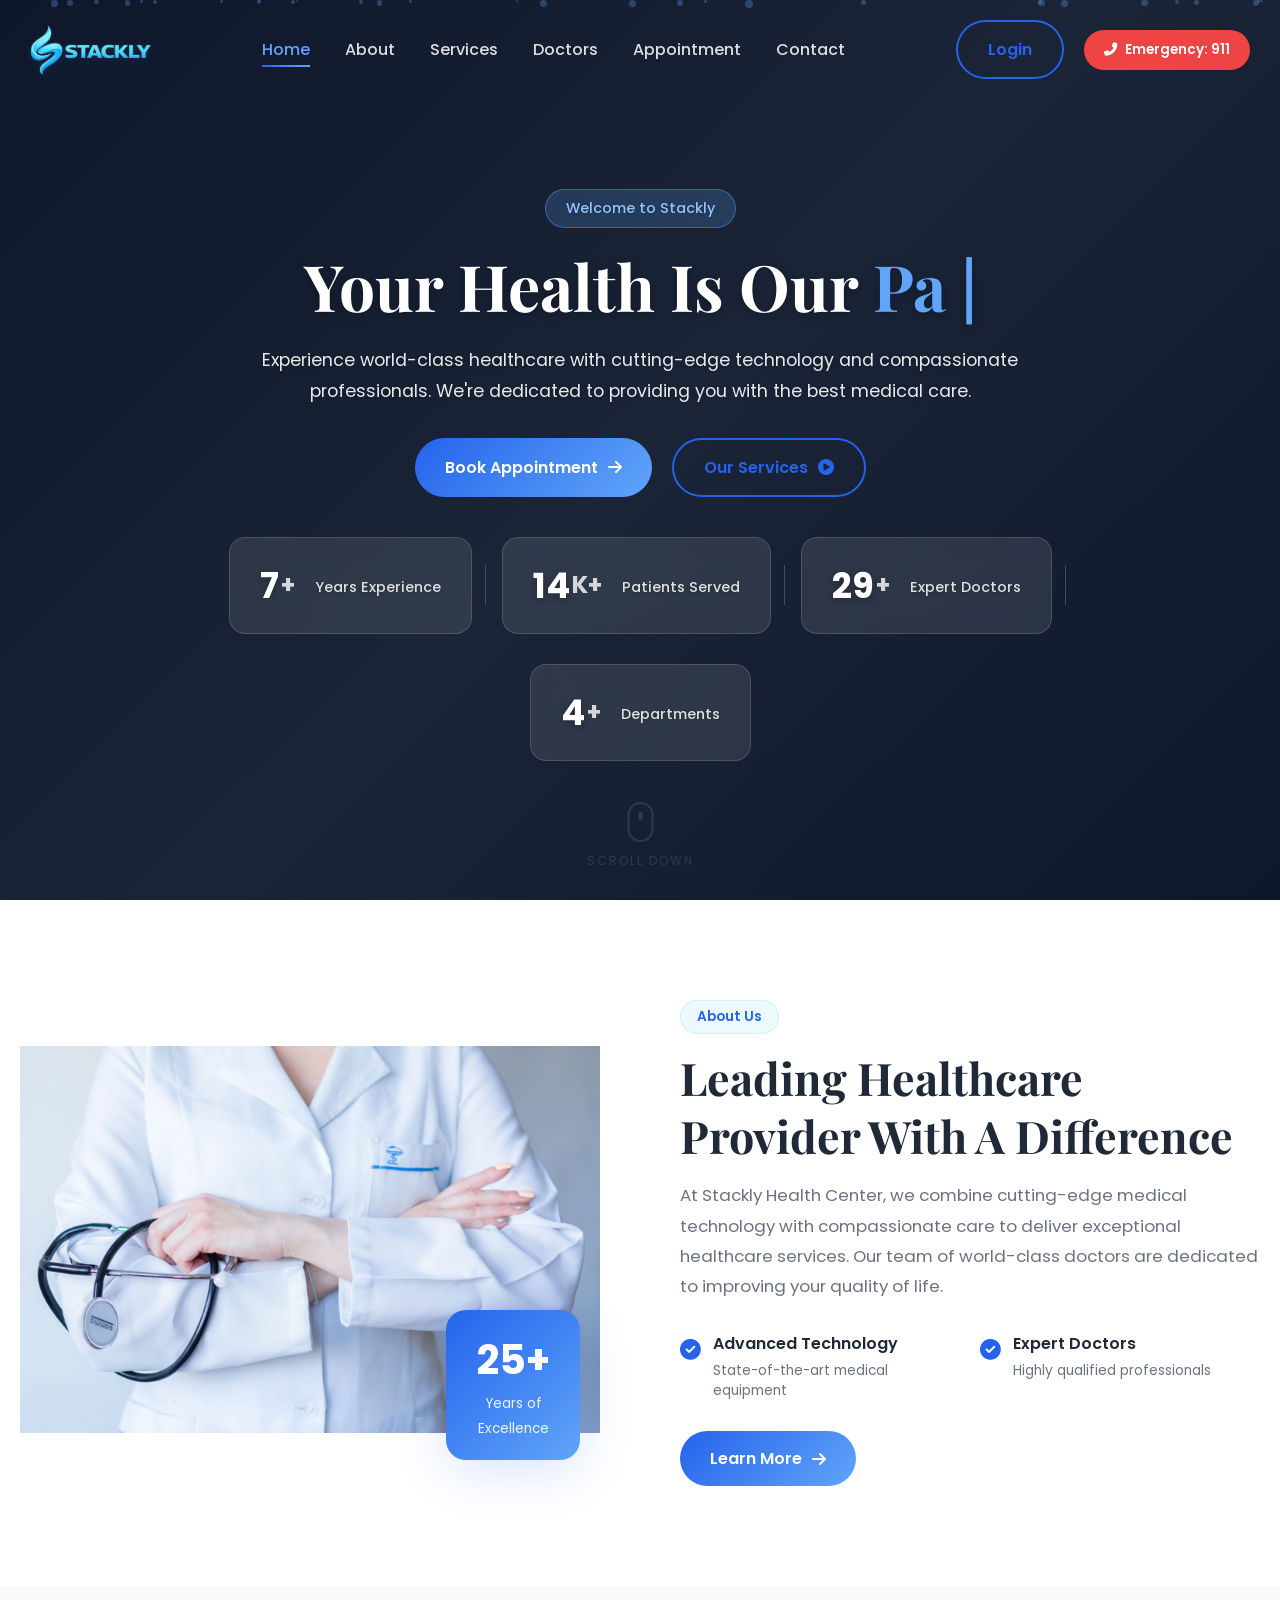
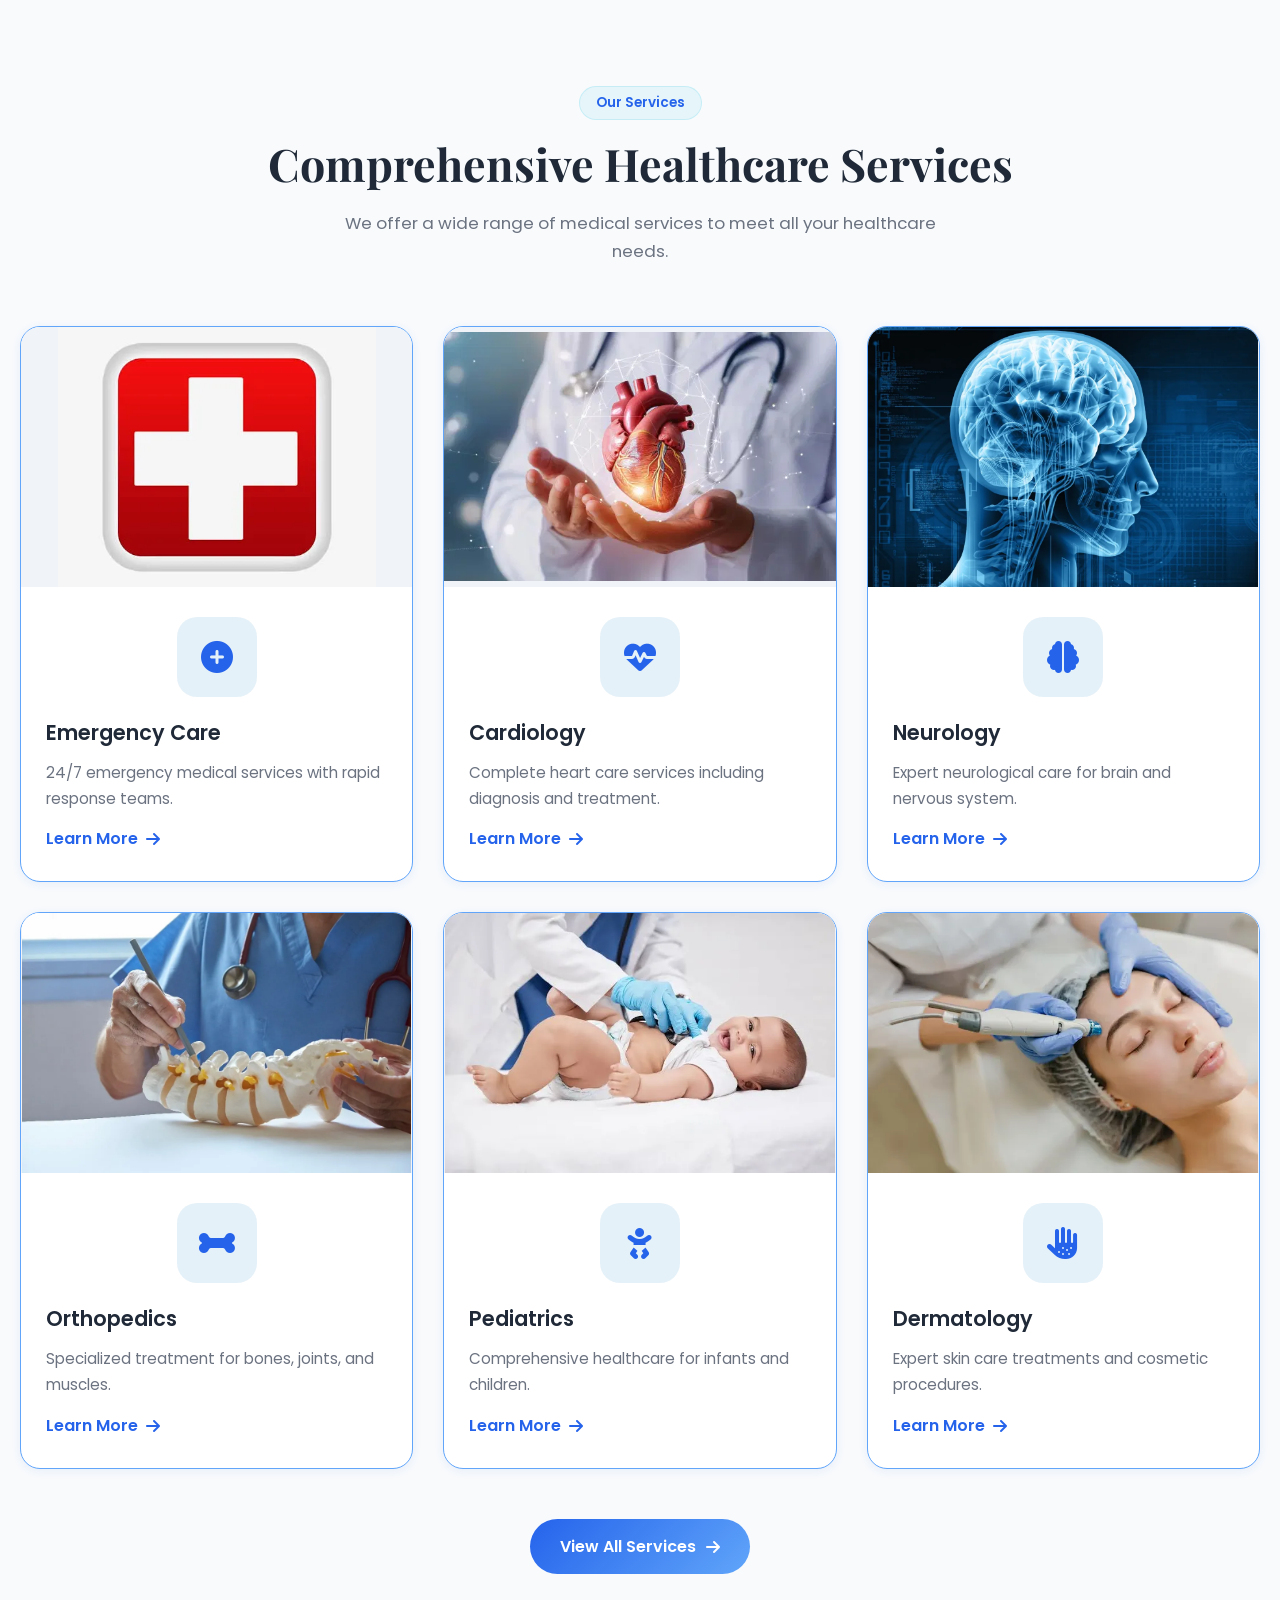
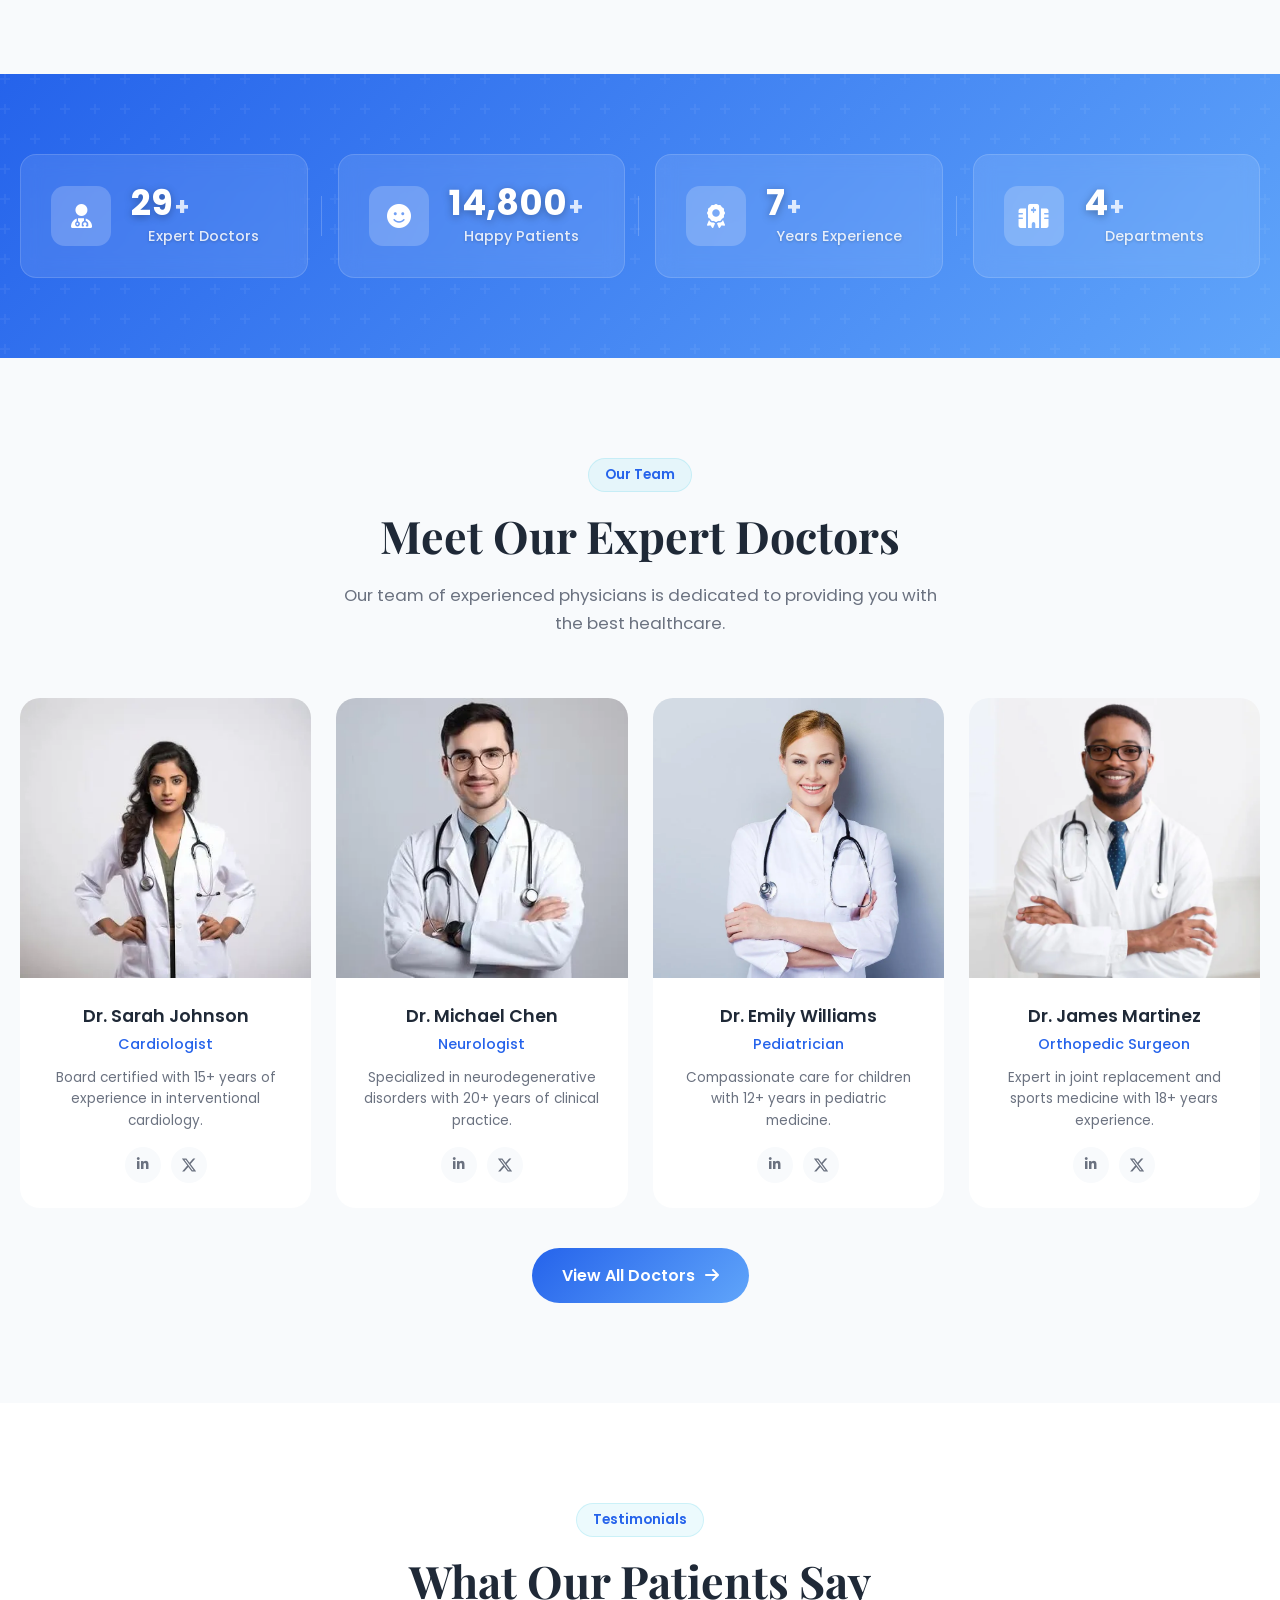
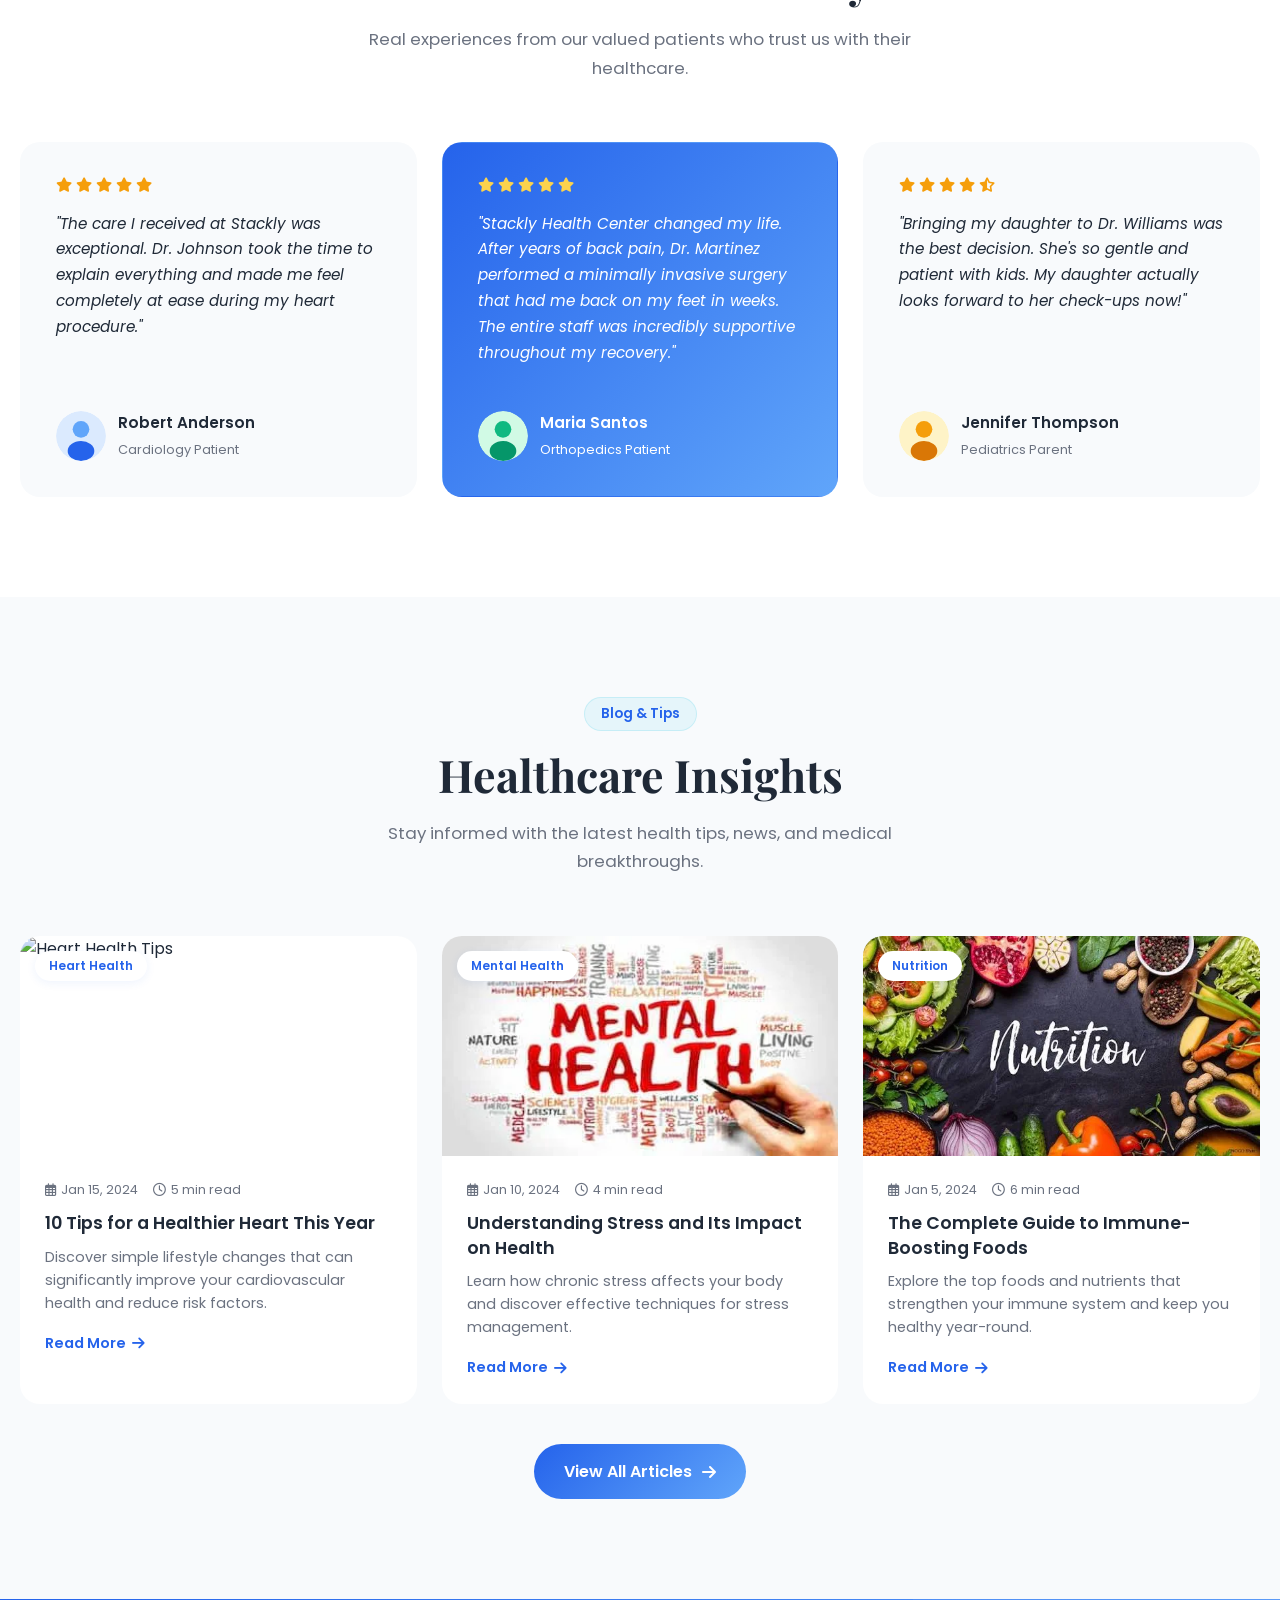
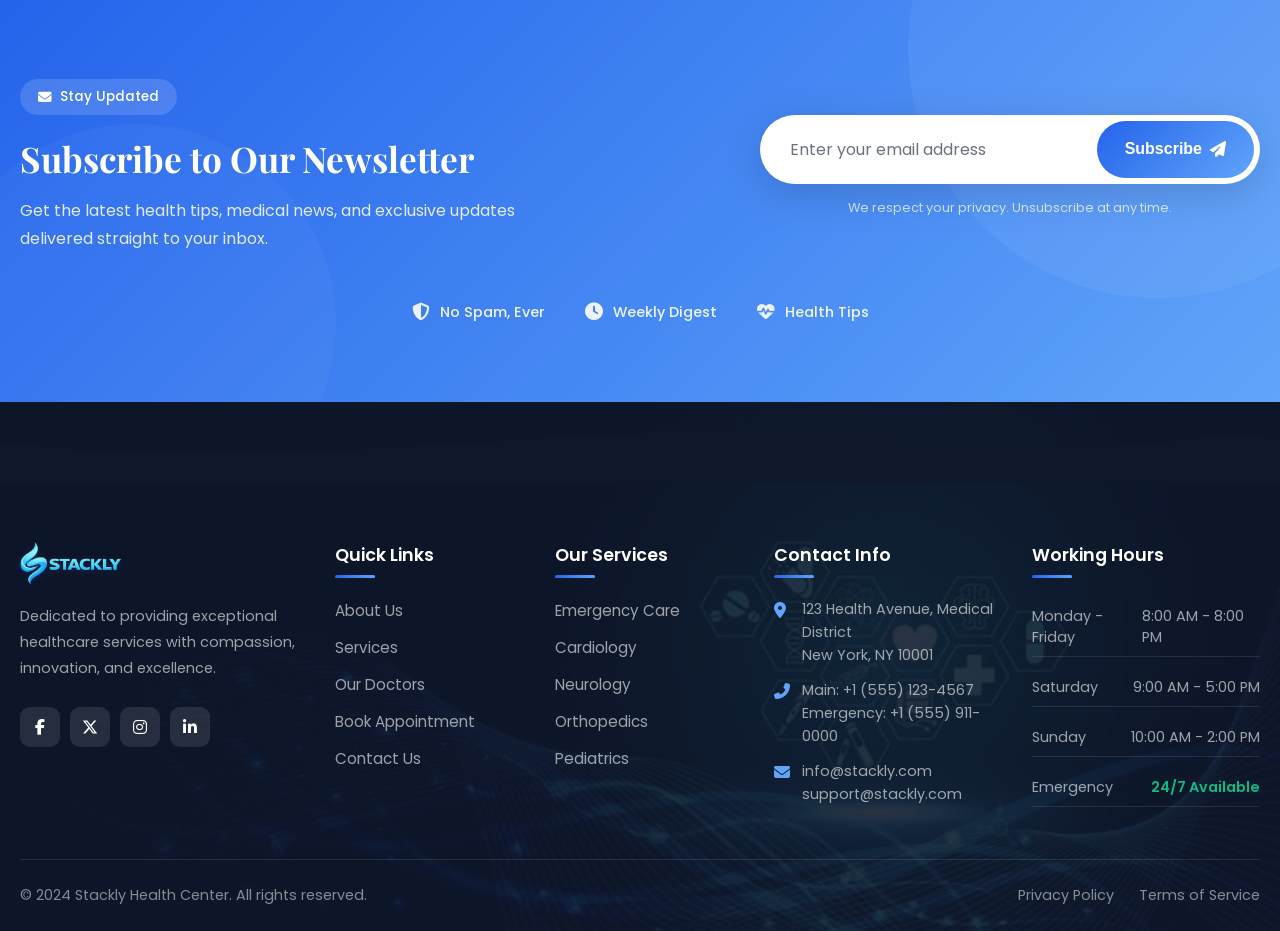
==== commit b09e93c2: "Add files via upload" ====
--- a/index.html
+++ b/index.html
@@ -438,7 +438,7 @@
     </section>
 
     <!-- Blog / Health Tips Section -->
-    <section class="blog-section">
+    <section class="blog-section" id="blog">
         <div class="container">
             <div class="section-header" data-aos="fade-up">
                 <span class="section-badge">Blog & Tips</span>
@@ -458,7 +458,7 @@
                         </div>
                         <h4>10 Tips for a Healthier Heart This Year</h4>
                         <p>Discover simple lifestyle changes that can significantly improve your cardiovascular health and reduce risk factors.</p>
-                        <a href="#" class="blog-link">Read More <i class="fas fa-arrow-right"></i></a>
+                        <a href="pages/blog-heart-health.html" class="blog-link">Read More <i class="fas fa-arrow-right"></i></a>
                     </div>
                 </div>
                 <div class="blog-card" data-aos="fade-up" data-aos-delay="200">
@@ -473,7 +473,7 @@
                         </div>
                         <h4>Understanding Stress and Its Impact on Health</h4>
                         <p>Learn how chronic stress affects your body and discover effective techniques for stress management.</p>
-                        <a href="#" class="blog-link">Read More <i class="fas fa-arrow-right"></i></a>
+                        <a href="pages/blog-stress-health.html" class="blog-link">Read More <i class="fas fa-arrow-right"></i></a>
                     </div>
                 </div>
                 <div class="blog-card" data-aos="fade-up" data-aos-delay="300">
@@ -488,12 +488,12 @@
                         </div>
                         <h4>The Complete Guide to Immune-Boosting Foods</h4>
                         <p>Explore the top foods and nutrients that strengthen your immune system and keep you healthy year-round.</p>
-                        <a href="#" class="blog-link">Read More <i class="fas fa-arrow-right"></i></a>
+                        <a href="pages/blog-immune-foods.html" class="blog-link">Read More <i class="fas fa-arrow-right"></i></a>
                     </div>
                 </div>
             </div>
             <div class="blog-cta" data-aos="fade-up">
-                <a href="#" class="btn btn-primary">
+                <a href="pages/blog-heart-health.html" class="btn btn-primary">
                     <span>View All Articles</span>
                     <i class="fas fa-arrow-right"></i>
                 </a>
